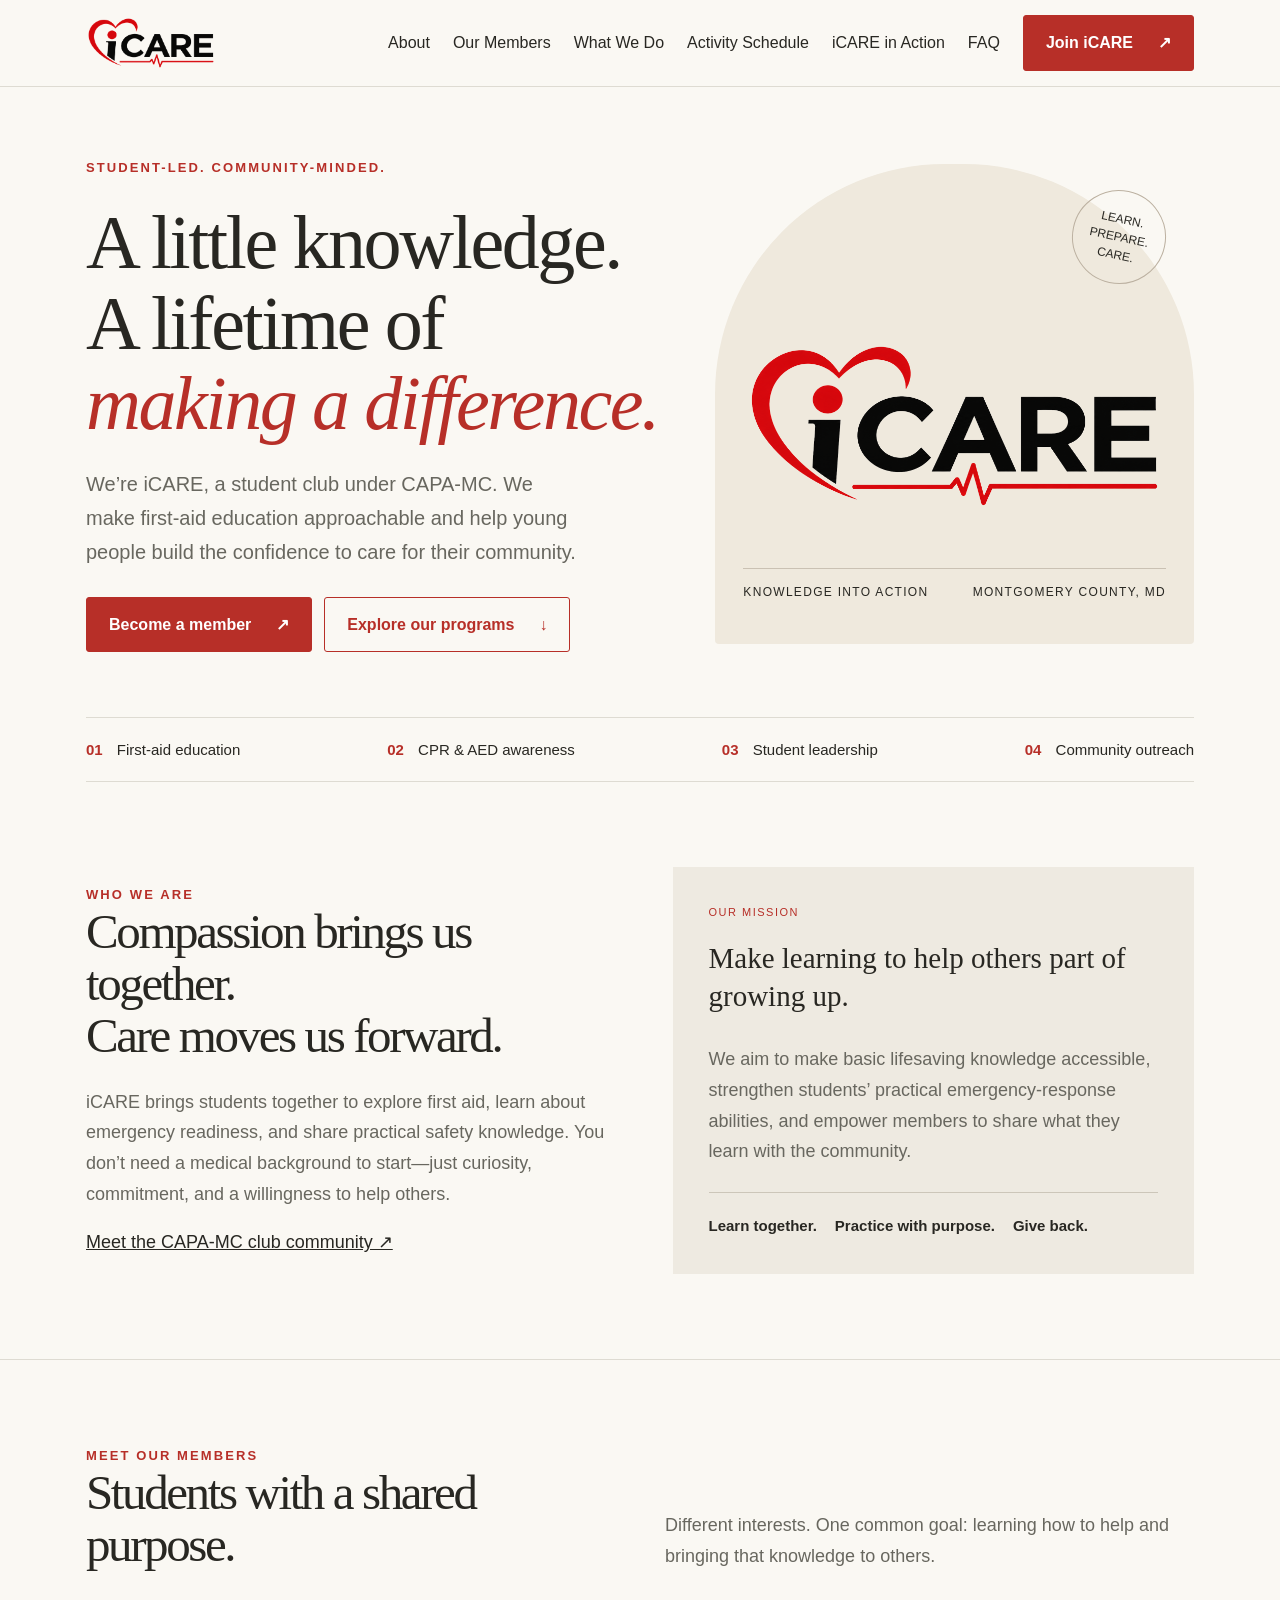
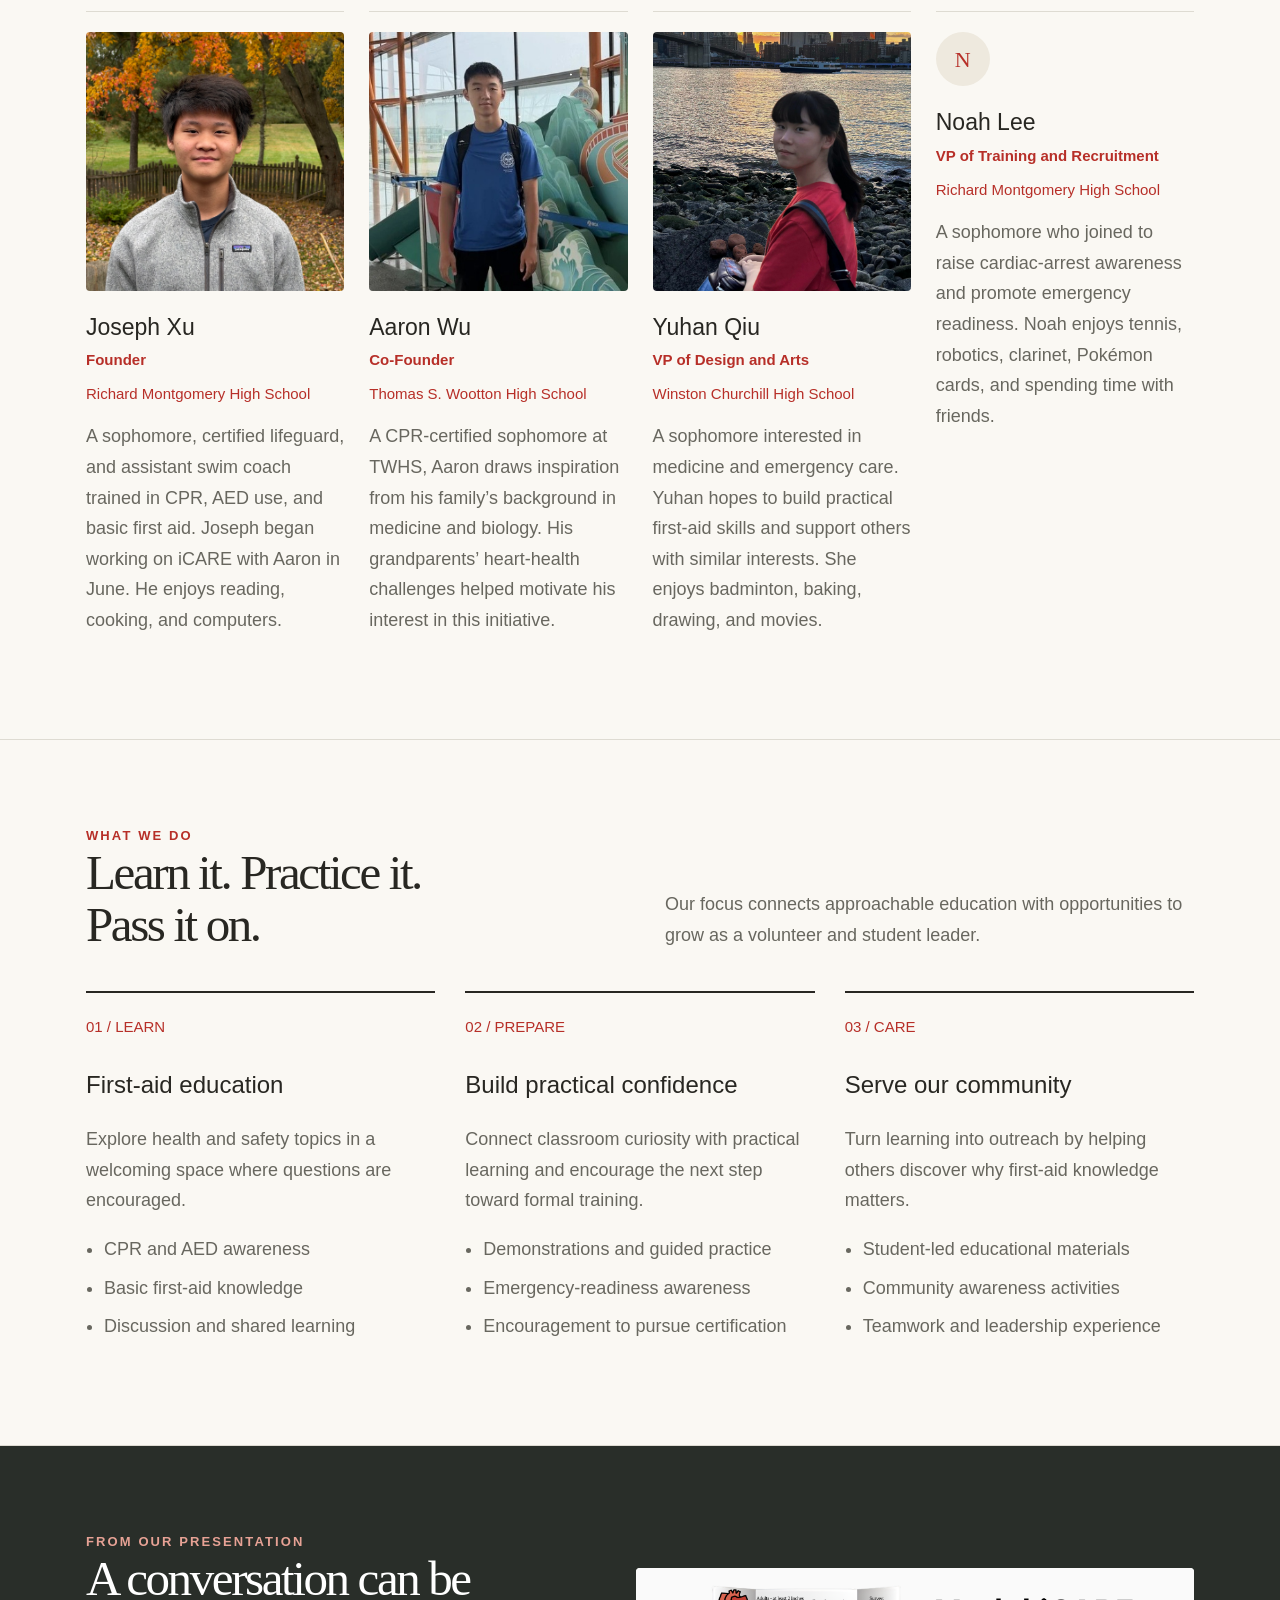
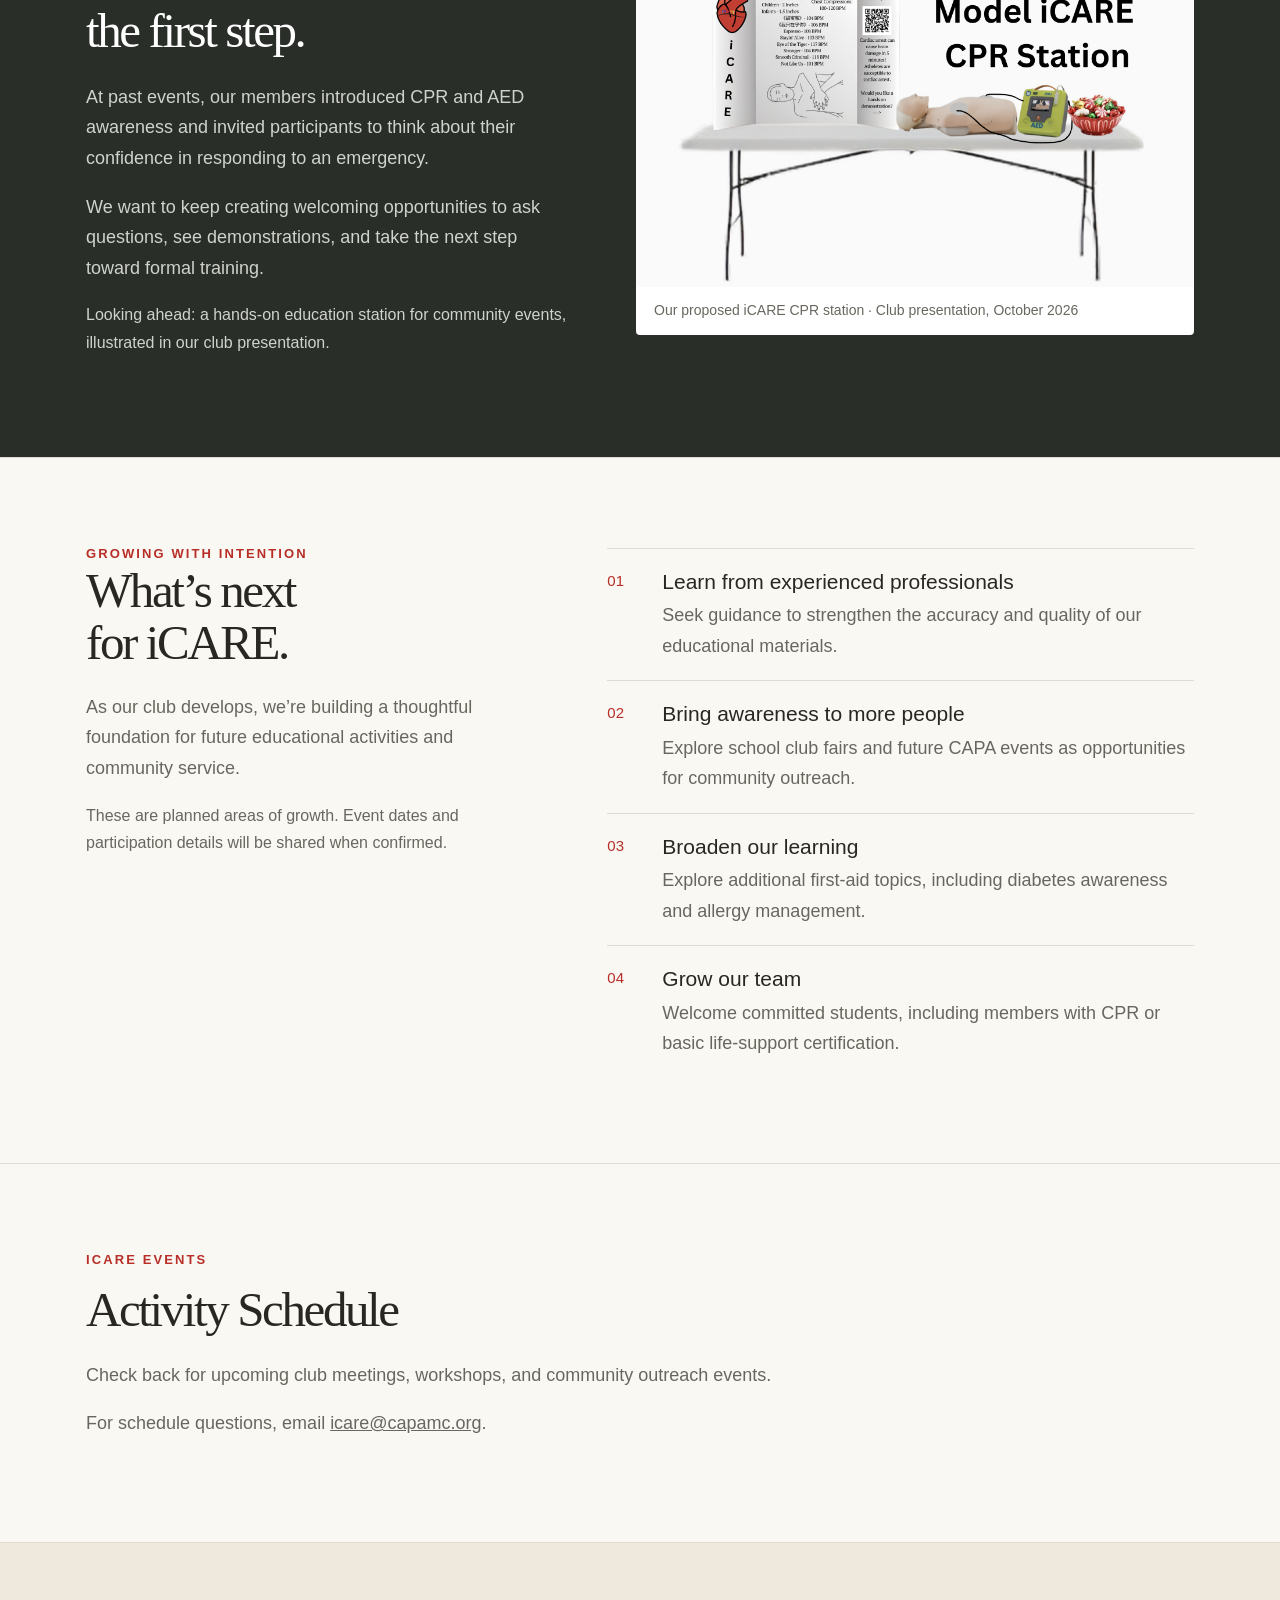
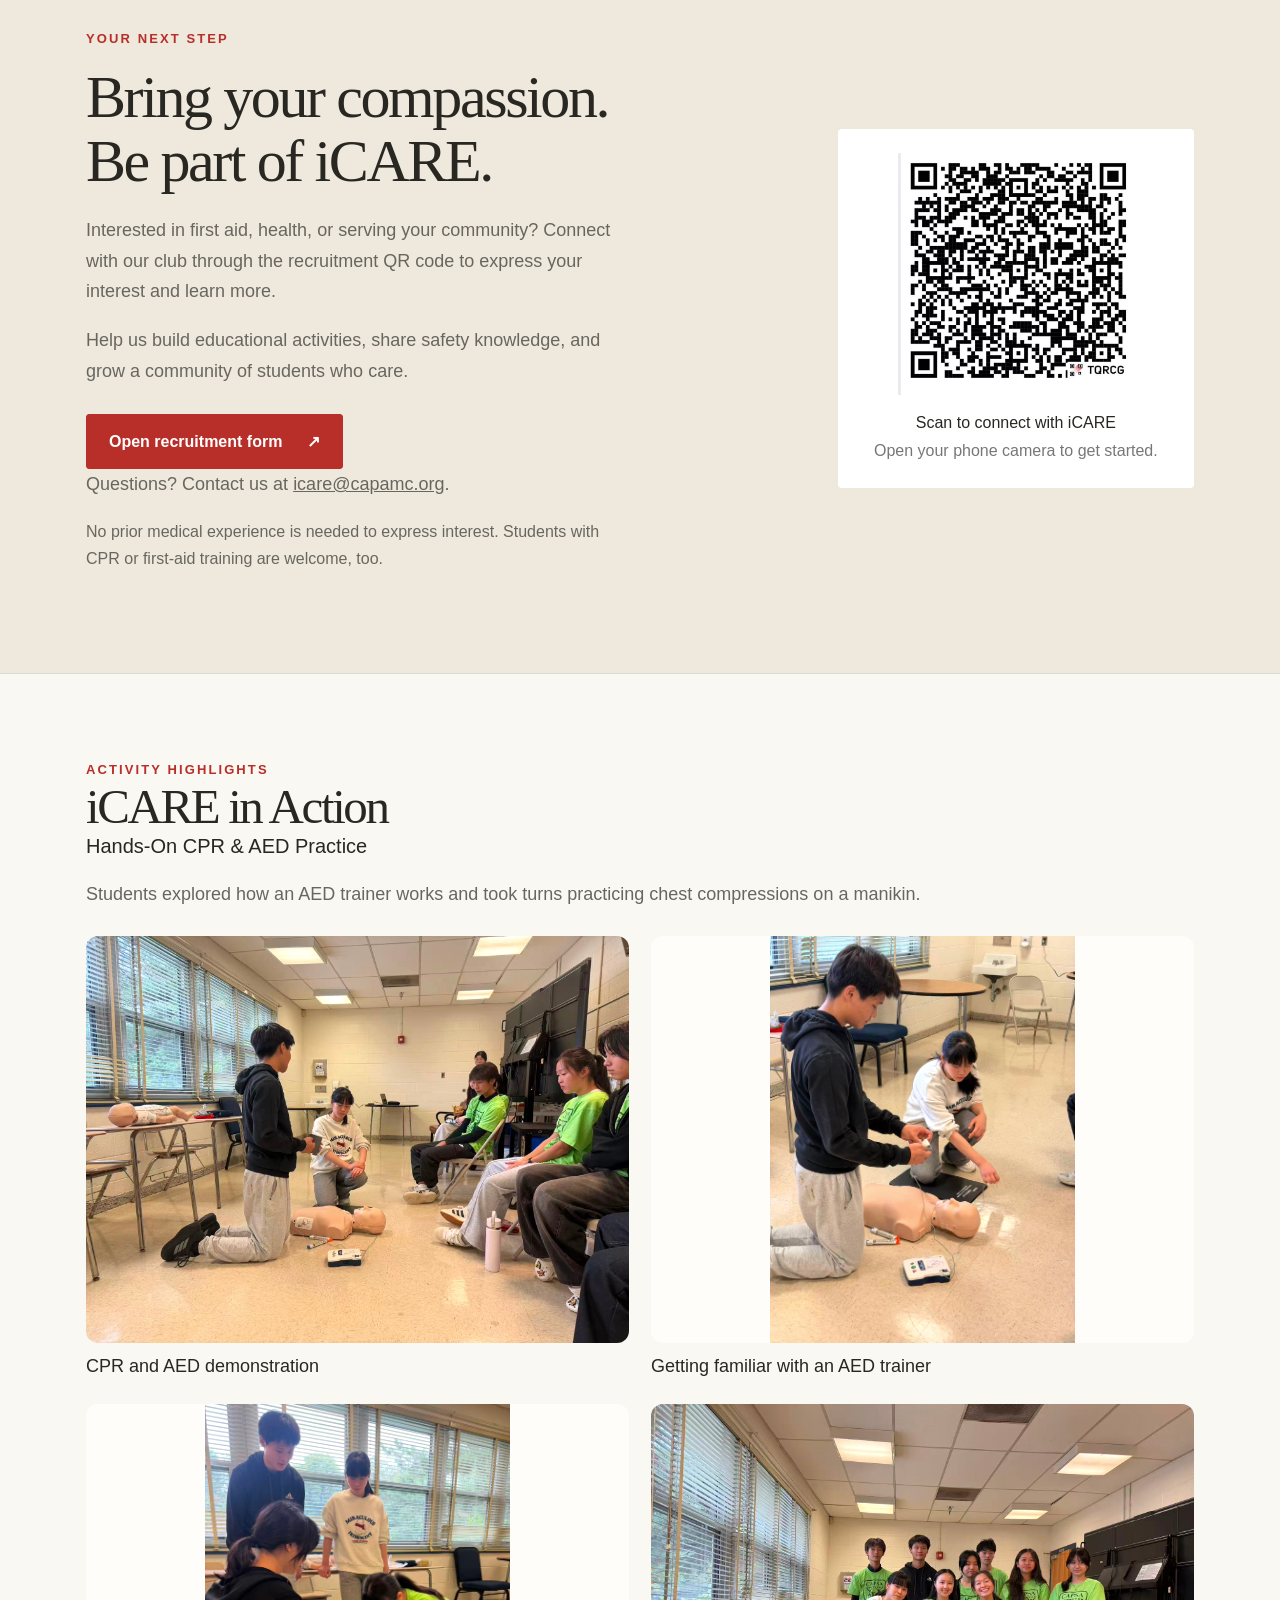
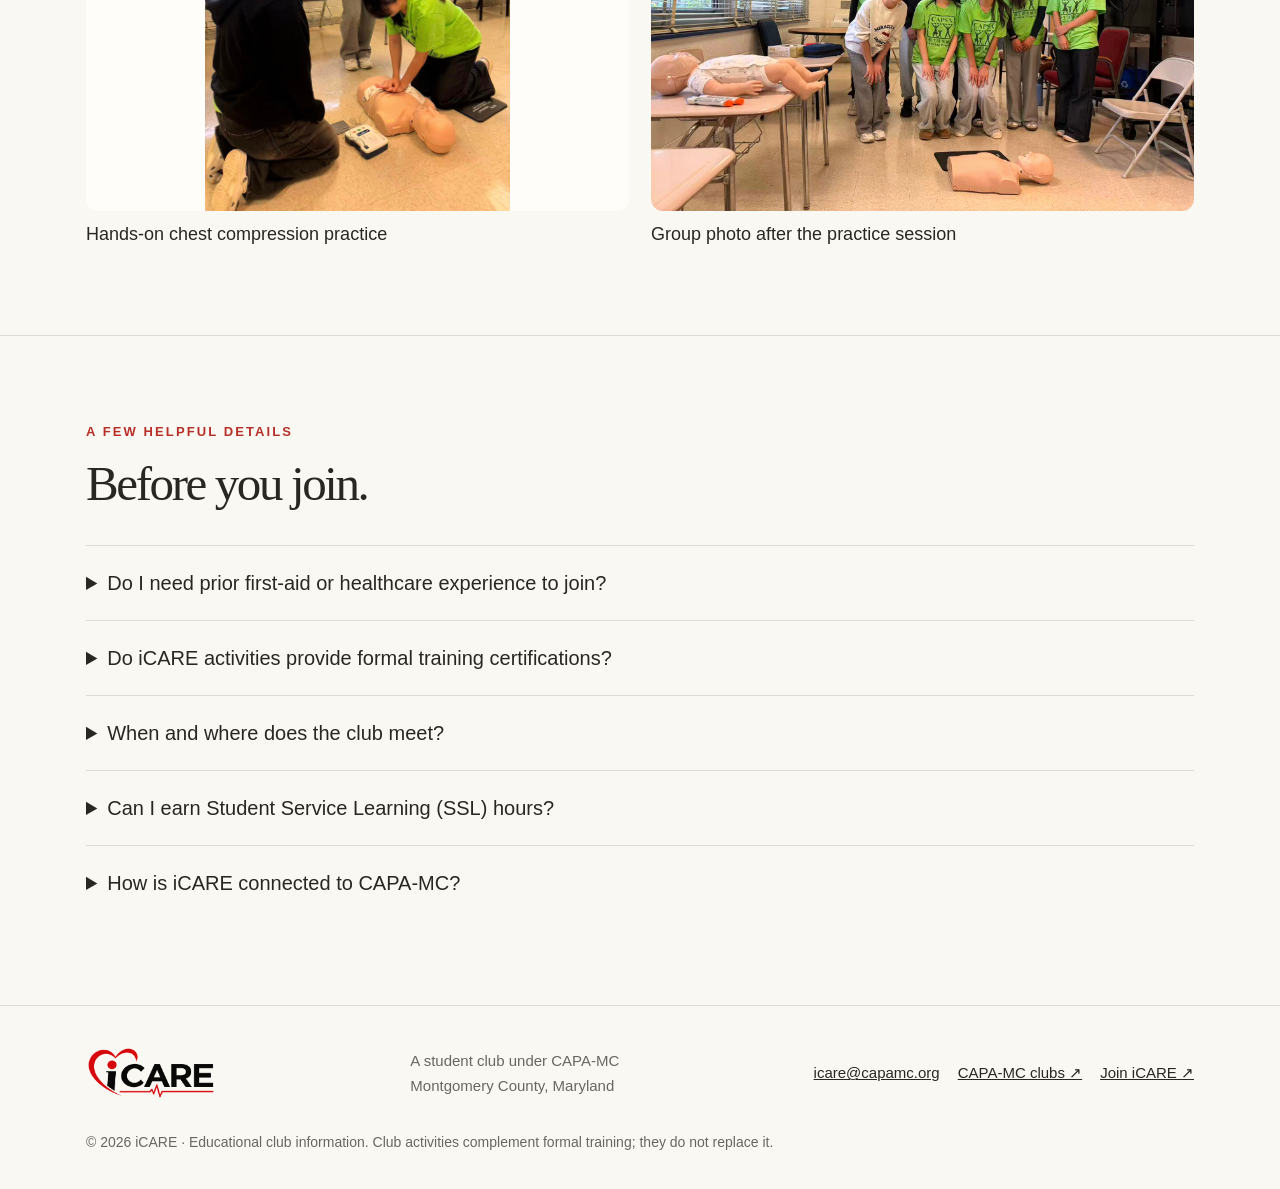
==== icare-website/index.html @ 74ddb6f3 "First version of iCARE Website" ====
<!doctype html>
<html lang="en"><head><meta charset="utf-8"><meta name="viewport" content="width=device-width,initial-scale=1"><meta name="description" content="iCARE is a CAPA-MC student club making first-aid education approachable through CPR and AED awareness, practical learning, and community service."><title>iCARE · A CAPA-MC Student Club</title><link rel="icon" href="assets/icare-logo-10.png"><style>
:root{--red:#b72f28;--ink:#282722;--paper:#faf8f3;--muted:#68675f;--line:#dedbd2}*{box-sizing:border-box}html{scroll-behavior:smooth;scroll-padding-top:95px}body{margin:0;background:var(--paper);color:var(--ink);font-family:Arial,Helvetica,sans-serif;line-height:1.6}a{color:inherit}a:focus-visible,summary:focus-visible,button:focus-visible{outline:3px solid #317b9b;outline-offset:5px}.wrap{max-width:1180px;margin:auto;padding:0 36px}.skip{position:absolute;left:10px;top:-90px}.skip:focus{top:10px;background:white;z-index:10;padding:10px}header{background:var(--paper);position:sticky;top:0;z-index:5;border-bottom:1px solid var(--line)}.nav{height:86px;display:flex;align-items:center;justify-content:space-between;gap:24px}.brand{text-decoration:none;font-size:32px;font-weight:800;letter-spacing:-2px}.brand i{color:var(--red);font-style:normal}.brand small{display:block;font-size:9px;letter-spacing:2px;font-weight:500;line-height:1}.links{display:flex;align-items:center;gap:27px;font-size:13px}.links a{text-decoration:none}.links a:hover{color:var(--red)}.button{display:inline-flex;align-items:center;justify-content:center;gap:25px;background:var(--red);color:#fff!important;padding:13px 22px;text-decoration:none;font-weight:600;font-size:13px;border:1px solid var(--red);border-radius:3px}.button:hover{background:#922620}.outline{background:transparent;color:var(--red)!important}.outline:hover{background:#f5e6e1}.eyebrow{text-transform:uppercase;letter-spacing:2.1px;font-size:11px;font-weight:700;color:var(--red)}.hero{padding:70px 0 65px;display:grid;grid-template-columns:1.2fr 1fr;gap:55px;align-items:center}h1,h2,h3,p{margin-top:0}h1,h2{font-family:Georgia,'Times New Roman',serif;font-weight:400;line-height:1.06;letter-spacing:-2.4px}h1{font-size:76px;margin:23px 0}h1 em{color:var(--red);font-weight:400}p{color:var(--muted)}.intro{font-size:17px;max-width:500px}.actions{display:flex;gap:12px;flex-wrap:wrap;margin-top:28px}.hero-art{background:#efe9dd;border-radius:48% 48% 4px 4px;position:relative;min-height:480px;display:grid;grid-template-columns:minmax(0,1fr);justify-items:center;gap:18px;padding:26px 28px 24px}.hero-art img{height:300px;width:100%;max-width:240px;object-fit:contain;mix-blend-mode:multiply}.art-label{width:100%;border-top:1px solid #cac1b3;padding-top:13px;display:flex;justify-content:space-between;gap:16px;font-size:10px;letter-spacing:1.3px;text-transform:uppercase}.art-label span{flex:1}.art-label span:last-child{text-align:right}.circle-label{justify-self:end;border:1px solid #bcb1a1;border-radius:50%;width:94px;height:94px;display:grid;place-content:center;text-align:center;font-size:10px;line-height:1.5;transform:rotate(12deg)}.ribbon{border-top:1px solid var(--line);border-bottom:1px solid var(--line);display:flex;justify-content:space-between;gap:20px;padding:19px 0;font-size:12px}.ribbon b{color:var(--red);margin-right:10px}section{padding:85px 0;border-bottom:1px solid var(--line)}.section-head{display:grid;grid-template-columns:1fr 1fr;align-items:end;gap:50px;margin-bottom:40px}h2{font-size:49px;margin-bottom:0}h3{font-size:20px;line-height:1.3;font-weight:500}.section-head p{margin-bottom:0;font-size:15px}.programs{display:grid;grid-template-columns:repeat(3,1fr);gap:30px}.program{border-top:2px solid var(--ink);padding-top:21px}.num{font-size:12px;color:var(--red);display:block;margin-bottom:30px}.program p,.program li{font-size:14px;color:var(--muted)}ul{padding-left:18px}.program li{margin-bottom:8px}.about-grid{display:grid;grid-template-columns:1fr 1fr;gap:65px;align-items:center}.about-panel{background:#eeeae1;padding:36px}.about-panel p{font-size:14px}.about-panel .label{font-size:11px;color:var(--red);text-transform:uppercase;letter-spacing:1.5px}.about-panel strong{color:var(--ink)}.principles{display:flex;gap:18px;border-top:1px solid #ccc6b9;margin-top:25px;padding-top:20px;font-size:12px}.story{background:#292e29;color:white}.story p{color:#d0d3cb}.story .eyebrow{color:#e7a295}.story figure{margin:0;background:white;border-radius:4px;overflow:hidden}.story img{width:100%;display:block}.story figcaption{color:var(--muted);font-size:11px;padding:12px 18px}.story .about-grid{grid-template-columns:1fr 1.15fr}.note{font-size:12px!important}.members{display:grid;grid-template-columns:repeat(4,1fr);gap:25px}.member{border-top:1px solid var(--line);padding-top:20px}.initial{height:54px;width:54px;display:grid;place-content:center;background:#eee9de;color:var(--red);font-family:Georgia,serif;font-size:22px;border-radius:50%;margin-bottom:22px}.member h3{margin-bottom:5px}.school{font-size:11px;color:var(--red);margin-bottom:15px}.member p{font-size:13px}.future{display:grid;grid-template-columns:1fr 1.3fr;gap:70px}.roadmap{margin-top:5px}.roadmap div{display:grid;grid-template-columns:45px 1fr;gap:10px;border-top:1px solid var(--line);padding:19px 0}.roadmap span{color:var(--red);font-size:12px}.roadmap h3{font-size:17px;margin-bottom:5px}.roadmap p{font-size:13px;margin-bottom:0}.join{background:#eee8dd}.join-grid{display:grid;grid-template-columns:1.3fr .7fr;gap:90px;align-items:center}.join h2{font-size:60px;margin:16px 0 22px}.join p{max-width:530px}.qr{background:#fff;padding:24px;text-align:center;border-radius:4px}.qr img{width:100%;max-width:235px;display:block;margin:auto}.qr p{font-size:12px;color:var(--ink);margin:14px 0 0}.join-note{margin-top:18px;font-size:12px}details{border-top:1px solid var(--line);padding:20px 0}summary{font-size:16px;cursor:pointer}details p{font-size:14px;max-width:850px;margin:15px 0 0}footer{padding:35px 0}.footer-grid{display:flex;justify-content:space-between;align-items:center;gap:25px}footer p,footer a{font-size:11px}footer p{margin:0}.footer-links{display:flex;gap:25px}.mobile-menu{display:none}.bottom-note{margin-top:25px;font-size:10px;color:var(--muted)}@media(max-width:800px){.wrap{padding:0 22px}.nav{height:75px}.links{gap:13px}.links a:not(.button){display:none}.hero{grid-template-columns:1fr;padding:45px 0;gap:35px}h1{font-size:60px}.hero-art{min-height:380px}.hero-art img{height:300px}.ribbon{font-size:10px;flex-wrap:wrap}.section-head,.about-grid,.story .about-grid,.future,.join-grid{grid-template-columns:1fr;gap:30px}.programs{grid-template-columns:1fr;gap:30px}.program .num{margin-bottom:15px}section{padding:55px 0}h2{font-size:41px}.members{grid-template-columns:1fr 1fr}.join h2{font-size:48px}.qr{max-width:330px;width:100%;justify-self:center}.footer-grid{align-items:start;flex-direction:column}.section-head{margin-bottom:30px}}@media(prefers-reduced-motion:reduce){html{scroll-behavior:auto}}
.member-portrait{display:block;width:100%;height:auto;aspect-ratio:1;object-fit:cover;object-position:center bottom;border-radius:4px;margin-bottom:22px}.brand-logo{display:block;width:85px;height:70px;object-fit:contain}.hero-art img{max-width:300px}.member-role{font-size:12px;font-weight:700;color:var(--red);margin:3px 0 8px}.brand-logo{width:130px;height:65px;border-radius:3px}.hero-art img{max-width:100%;height:auto;aspect-ratio:2;object-fit:contain;mix-blend-mode:normal;border-radius:4px}.footer-links{flex-wrap:wrap}@media(max-width:800px){.brand-logo{width:110px;height:55px}.hero-art img{height:auto}}/* Larger, more readable content */
body{font-size:18px;line-height:1.7}.intro{font-size:20px}.links{font-size:16px;gap:23px}.button{font-size:16px}.eyebrow{font-size:13px}.ribbon{font-size:15px}.section-head p{font-size:18px}.program p,.program li,.about-panel p,.member p,.roadmap p,details p{font-size:18px}.school,.member-role{font-size:15px}.member h3{font-size:23px}.program h3{font-size:24px}.roadmap h3{font-size:21px}summary{font-size:20px}.note,.join-note{font-size:16px!important}.principles{font-size:15px;flex-wrap:wrap}.qr p{font-size:16px}.story figcaption{font-size:14px}.num,.roadmap span{font-size:15px}footer p,footer a{font-size:15px}.bottom-note{font-size:14px}.art-label{font-size:12px}.circle-label{font-size:12px}.footer-links{gap:18px}
@media(min-width:801px) and (max-width:1050px){.members{grid-template-columns:1fr 1fr}.links{gap:14px;font-size:15px}.wrap{padding-left:26px;padding-right:26px}}
@media(max-width:800px){.ribbon{font-size:14px}.members{gap:24px}.member p{font-size:17px}.school,.member-role{font-size:14px}.nav .button{font-size:15px;padding:11px 15px}}
@media(max-width:480px){.members{grid-template-columns:1fr}.member-portrait{max-width:320px}.section-head,.about-grid,.future,.join-grid{gap:26px}.links{gap:10px}.member p{font-size:18px}}

.links .schedule-link{white-space:nowrap}
@media(min-width:801px) and (max-width:1050px){.links{gap:11px}}
@media(max-width:800px){.links a.schedule-link{display:inline;font-size:13px;white-space:normal;text-align:center}}

.action-gallery{display:grid;grid-template-columns:repeat(2,minmax(0,1fr));gap:22px;margin-top:26px}
.action-gallery figure{margin:0;min-width:0}
.action-gallery a{display:block}
.action-gallery img{display:block;width:100%;aspect-ratio:4/3;object-fit:cover;object-position:center 60%;border-radius:12px;filter:brightness(1.06) saturate(.95)}
.action-gallery figure:nth-child(2) img,.action-gallery figure:nth-child(3) img{object-fit:contain;background:#f2efeb}
.action-gallery figcaption{padding-top:8px}
@media(max-width:600px){.action-gallery{grid-template-columns:1fr}}
</style></head><body><a class="skip" href="#main">Skip to content</a><header><div class="wrap nav"><a class="brand" href="#" aria-label="iCARE home"><img class="brand-logo" src="assets/icare-logo-10.png" alt="iCARE"></a><nav class="links" aria-label="Main navigation"><a href="#about">About</a><a href="#team">Our Members</a><a href="#programs">What We Do</a><a class="schedule-link" href="#schedule">Activity Schedule</a><a href="#in-action">iCARE in Action</a><a href="#faq">FAQ</a><a class="button" href="#join">Join iCARE <span>↗</span></a></nav></div></header><main id="main"><div class="wrap"><div class="hero"><div><div class="eyebrow">Student-led. Community-minded.</div><h1>A little knowledge.<br>A lifetime of<br><em>making a difference.</em></h1><p class="intro">We’re iCARE, a student club under CAPA-MC. We make first-aid education approachable and help young people build the confidence to care for their community.</p><div class="actions"><a class="button" href="#join">Become a member <span>↗</span></a><a class="button outline" href="#programs">Explore our programs <span>↓</span></a></div></div><div class="hero-art"><span class="circle-label">LEARN.<br>PREPARE.<br>CARE.</span><img src="assets/icare-logo-10.png" alt="iCARE official club logo"><div class="art-label"><span>Knowledge into action</span><span>Montgomery County, MD</span></div></div></div><div class="ribbon"><span><b>01</b> First-aid education</span><span><b>02</b> CPR & AED awareness</span><span><b>03</b> Student leadership</span><span><b>04</b> Community outreach</span></div></div>
<section id="about"><div class="wrap about-grid"><div><div class="eyebrow">Who we are</div><h2>Compassion brings us together.<br>Care moves us forward.</h2><p style="margin-top:25px">iCARE brings students together to explore first aid, learn about emergency readiness, and share practical safety knowledge. You don’t need a medical background to start—just curiosity, commitment, and a willingness to help others.</p><a href="https://capamc.org/en/clubs/" target="_blank" rel="noopener">Meet the CAPA-MC club community ↗</a></div><aside class="about-panel"><div class="label">Our mission</div><h3 style="font-family:Georgia,serif;font-size:29px;margin-top:18px">Make learning to help others part of growing up.</h3><p>We aim to make basic lifesaving knowledge accessible, strengthen students’ practical emergency-response abilities, and empower members to share what they learn with the community.</p><div class="principles"><strong>Learn together.</strong><strong>Practice with purpose.</strong><strong>Give back.</strong></div></aside></div></section>
<section id="team"><div class="wrap"><div class="section-head"><div><div class="eyebrow">Meet our members</div><h2>Students with a shared purpose.</h2></div><p>Different interests. One common goal: learning how to help and bringing that knowledge to others.</p></div><div class="members"><article class="member"><img class="member-portrait" src="assets/joseph-xu-original.jpeg" alt="Joseph Xu, Founder of iCARE" loading="lazy" width="1152" height="1536" style="object-position:center 40%"><h3>Joseph Xu</h3><div class="member-role">Founder</div><div class="school">Richard Montgomery High School</div><p>A sophomore, certified lifeguard, and assistant swim coach trained in CPR, AED use, and basic first aid. Joseph began working on iCARE with Aaron in June. He enjoys reading, cooking, and computers.</p></article><article class="member"><img class="member-portrait" src="assets/aaron-wu.jpg" alt="Aaron Wu" loading="lazy" width="374" height="599" style="object-position:center top"><h3>Aaron Wu</h3><div class="member-role">Co-Founder</div><div class="school">Thomas S. Wootton High School</div><p>A CPR-certified sophomore at TWHS, Aaron draws inspiration from his family’s background in medicine and biology. His grandparents’ heart-health challenges helped motivate his interest in this initiative.</p></article><article class="member"><img class="member-portrait" src="assets/yuhan-qiu.jpg" alt="Yuhan Qiu" loading="lazy" width="1543" height="2047"><h3>Yuhan Qiu</h3><div class="member-role">VP of Design and Arts</div><div class="school">Winston Churchill High School</div><p>A sophomore interested in medicine and emergency care. Yuhan hopes to build practical first-aid skills and support others with similar interests. She enjoys badminton, baking, drawing, and movies.</p></article><article class="member"><div class="initial">N</div><h3>Noah Lee</h3><div class="member-role">VP of Training and Recruitment</div><div class="school">Richard Montgomery High School</div><p>A sophomore who joined to raise cardiac-arrest awareness and promote emergency readiness. Noah enjoys tennis, robotics, clarinet, Pokémon cards, and spending time with friends.</p></article></div></div></section>
<section id="programs"><div class="wrap"><div class="section-head"><div><div class="eyebrow">What we do</div><h2>Learn it. Practice it.<br>Pass it on.</h2></div><p>Our focus connects approachable education with opportunities to grow as a volunteer and student leader.</p></div><div class="programs"><article class="program"><span class="num">01 / LEARN</span><h3>First-aid education</h3><p>Explore health and safety topics in a welcoming space where questions are encouraged.</p><ul><li>CPR and AED awareness</li><li>Basic first-aid knowledge</li><li>Discussion and shared learning</li></ul></article><article class="program"><span class="num">02 / PREPARE</span><h3>Build practical confidence</h3><p>Connect classroom curiosity with practical learning and encourage the next step toward formal training.</p><ul><li>Demonstrations and guided practice</li><li>Emergency-readiness awareness</li><li>Encouragement to pursue certification</li></ul></article><article class="program"><span class="num">03 / CARE</span><h3>Serve our community</h3><p>Turn learning into outreach by helping others discover why first-aid knowledge matters.</p><ul><li>Student-led educational materials</li><li>Community awareness activities</li><li>Teamwork and leadership experience</li></ul></article></div></div></section>
<section class="story" id="outreach"><div class="wrap about-grid"><div><div class="eyebrow">From our presentation</div><h2>A conversation can be<br>the first step.</h2><p style="margin-top:25px">At past events, our members introduced CPR and AED awareness and invited participants to think about their confidence in responding to an emergency.</p><p>We want to keep creating welcoming opportunities to ask questions, see demonstrations, and take the next step toward formal training.</p><p class="note">Looking ahead: a hands-on education station for community events, illustrated in our club presentation.</p></div><figure><img src="assets/slide-8-5.png" alt="Concept from iCARE's presentation showing an educational display, CPR manikin, and AED trainer" loading="lazy"><figcaption>Our proposed iCARE CPR station · Club presentation, October 2026</figcaption></figure></div></section>

<section><div class="wrap future"><div><div class="eyebrow">Growing with intention</div><h2>What’s next<br>for iCARE.</h2><p style="margin-top:23px">As our club develops, we’re building a thoughtful foundation for future educational activities and community service.</p><p class="note">These are planned areas of growth. Event dates and participation details will be shared when confirmed.</p></div><div class="roadmap"><div><span>01</span><article><h3>Learn from experienced professionals</h3><p>Seek guidance to strengthen the accuracy and quality of our educational materials.</p></article></div><div><span>02</span><article><h3>Bring awareness to more people</h3><p>Explore school club fairs and future CAPA events as opportunities for community outreach.</p></article></div><div><span>03</span><article><h3>Broaden our learning</h3><p>Explore additional first-aid topics, including diabetes awareness and allergy management.</p></article></div><div><span>04</span><article><h3>Grow our team</h3><p>Welcome committed students, including members with CPR or basic life-support certification.</p></article></div></div></div></section>
<section id="schedule" aria-labelledby="schedule-title">
  <div class="wrap">
    <p class="eyebrow">iCARE Events</p>
    <h2 id="schedule-title">Activity Schedule</h2>
    <p style="margin-top:24px">Check back for upcoming club meetings, workshops, and community outreach events.</p>
    <p>For schedule questions, email <a href="mailto:icare@capamc.org">icare@capamc.org</a>.</p>
  </div>
</section>
<section class="join" id="join"><div class="wrap join-grid"><div><div class="eyebrow">Your next step</div><h2>Bring your compassion.<br>Be part of iCARE.</h2><p>Interested in first aid, health, or serving your community? Connect with our club through the recruitment QR code to express your interest and learn more.</p><p>Help us build educational activities, share safety knowledge, and grow a community of students who care.</p><div class="actions"><a class="button" href="https://docs.google.com/forms/d/e/1FAIpQLSfQwAhi7Ctj1-RD731d5qPNTs3KCms3omaVUvPg66Ff_XyymA/viewform?usp=publish-editor" target="_blank" rel="noopener">Open recruitment form <span>↗</span></a></div><p>Questions? Contact us at <a href="mailto:icare@capamc.org">icare@capamc.org</a>.</p><p class="join-note">No prior medical experience is needed to express interest. Students with CPR or first-aid training are welcome, too.</p></div><div class="qr"><img src="assets/join-qr.jpg" alt="Scan the original iCARE recruitment QR code to connect with the club" loading="lazy"><p>Scan to connect with iCARE<br><span style="color:#777">Open your phone camera to get started.</span></p></div></div></section>
<section id="in-action" aria-labelledby="in-action-title"><div class="wrap">
<div class="eyebrow">Activity Highlights</div>
<h2 id="in-action-title">iCARE in Action</h2>
<h3>Hands-On CPR &amp; AED Practice</h3>
<p>Students explored how an AED trainer works and took turns practicing chest compressions on a manikin.</p>
<div class="action-gallery"><figure><a href="assets/icare-in-action-1.jpg" aria-label="View full photo: CPR and AED demonstration"><img loading="lazy" decoding="async" src="assets/icare-in-action-1.jpg" alt="Students watch a CPR and AED demonstration"></a><figcaption>CPR and AED demonstration</figcaption></figure><figure><a href="assets/icare-in-action-2.jpg" aria-label="View full photo: Getting familiar with an AED trainer"><img loading="lazy" decoding="async" src="assets/icare-in-action-2.jpg" alt="Two students prepare an AED trainer beside a practice manikin"></a><figcaption>Getting familiar with an AED trainer</figcaption></figure><figure><a href="assets/icare-in-action-3.jpg" aria-label="View full photo: Hands-on chest compression practice"><img loading="lazy" decoding="async" src="assets/icare-in-action-3.jpg" alt="A student practices chest compressions on a manikin while peers observe"></a><figcaption>Hands-on chest compression practice</figcaption></figure><figure><a href="assets/icare-in-action-4.jpg" aria-label="View full photo: Group photo after the practice session"><img loading="lazy" decoding="async" src="assets/icare-in-action-4.jpg" alt="Students pose together with CPR practice equipment"></a><figcaption>Group photo after the practice session</figcaption></figure></div></div></section>
<section id="faq"><div class="wrap"><div class="eyebrow">A few helpful details</div><h2 style="margin:15px 0 35px">Before you join.</h2><details><summary>Do I need prior first-aid or healthcare experience to join?</summary><p>No prior medical background is needed to express interest. iCARE encourages learning and formal certification, and welcomes students who already have relevant training.</p></details><details><summary>Do iCARE activities provide formal training certifications?</summary><p>Educational outreach and awareness activities do not by themselves provide certification. Any formal certification opportunity will be identified separately with its instructor, requirements, and registration details.</p></details><details><summary>When and where does the club meet?</summary><p>Meeting dates, locations, and event details have not yet been posted here. Use the recruitment link or QR code to connect with the club for updates.</p></details><details><summary>Can I earn Student Service Learning (SSL) hours?</summary><p>Eligibility and documentation depend on the specific activity. Please confirm approval and requirements with the club organizer before volunteering.</p></details><details><summary>How is iCARE connected to CAPA-MC?</summary><p>iCARE is a student club under the Chinese American Parent Association of Montgomery County (CAPA-MC), sharing its commitment to students and community involvement.</p></details></div></section></main><footer><div class="wrap"><div class="footer-grid"><a class="brand" href="#" aria-label="iCARE home"><img class="brand-logo" src="assets/icare-logo-10.png" alt="iCARE"></a><p>A student club under CAPA-MC<br>Montgomery County, Maryland</p><div class="footer-links"><a href="mailto:icare@capamc.org">icare@capamc.org</a><a href="https://capamc.org/en/clubs/" target="_blank" rel="noopener">CAPA-MC clubs ↗</a><a href="#join">Join iCARE ↗</a></div></div><div class="bottom-note">© 2026 iCARE · Educational club information. Club activities complement formal training; they do not replace it.</div></div></footer></body></html>
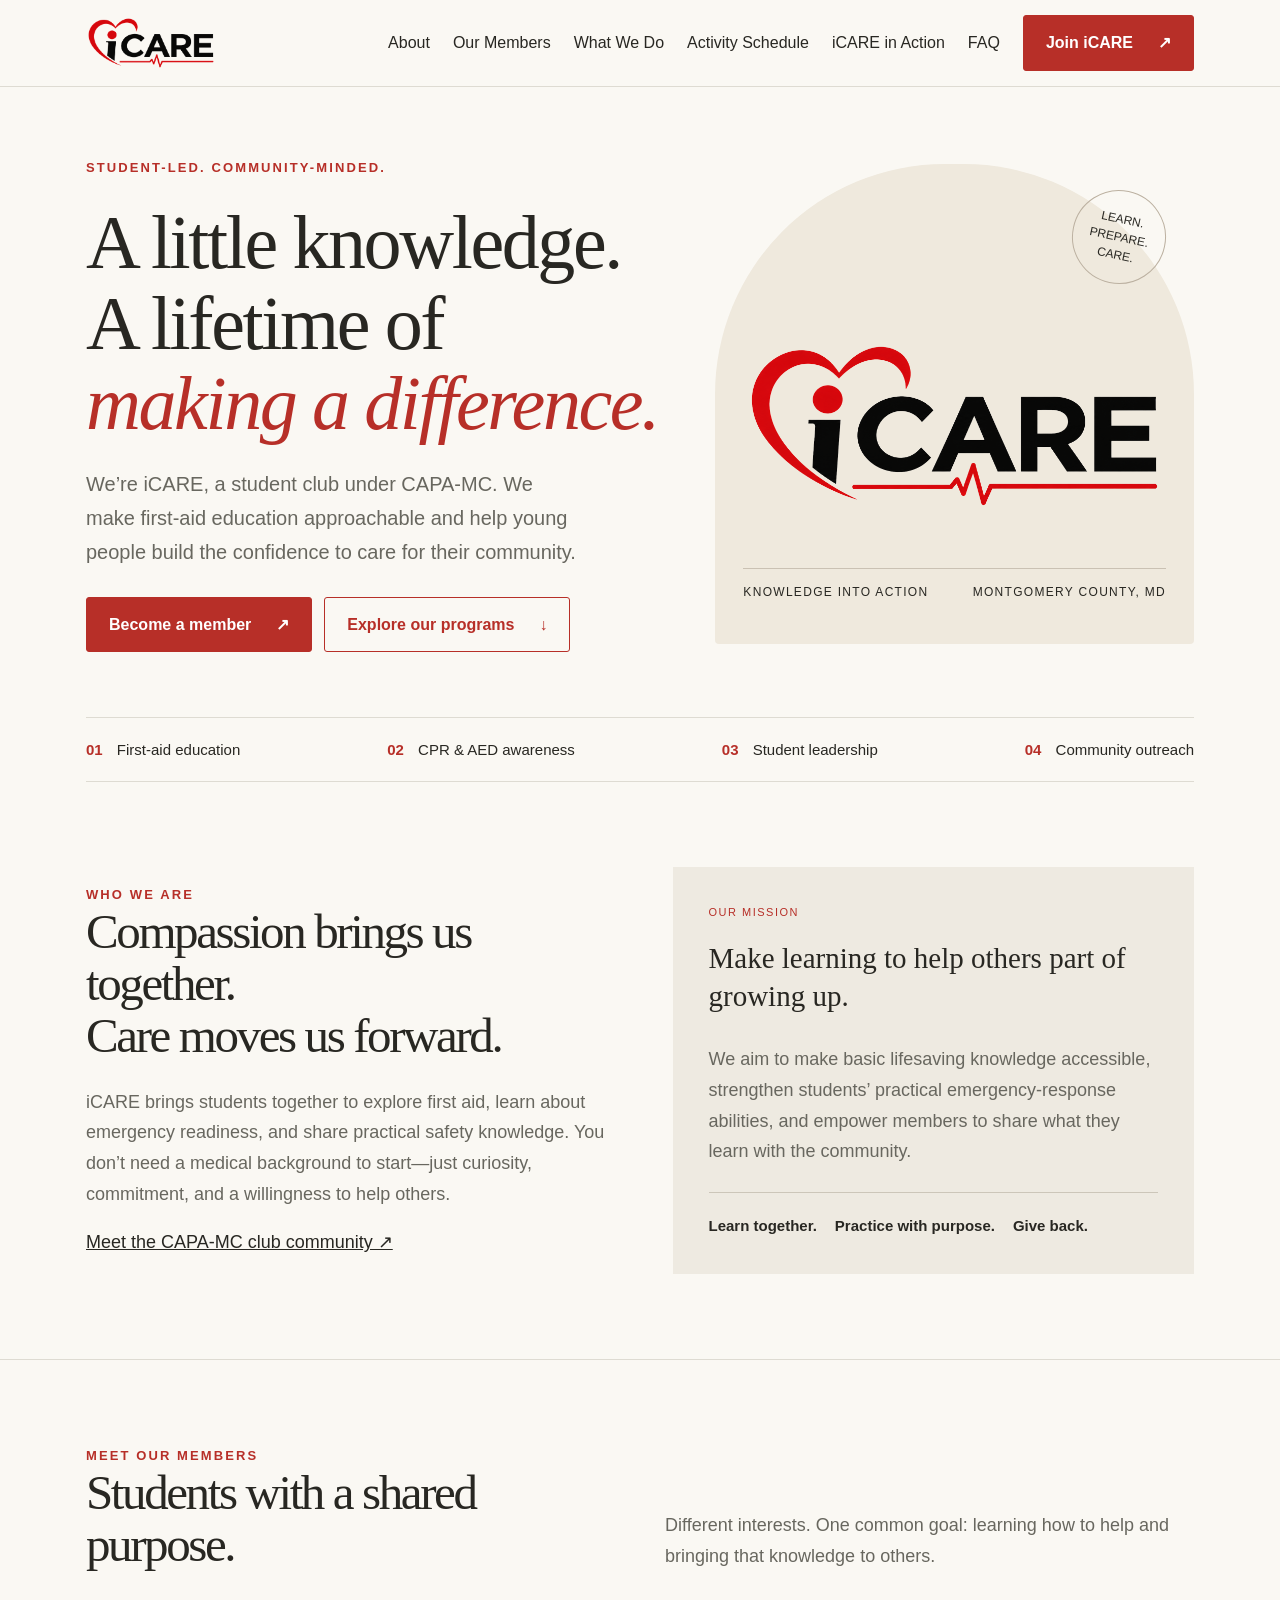
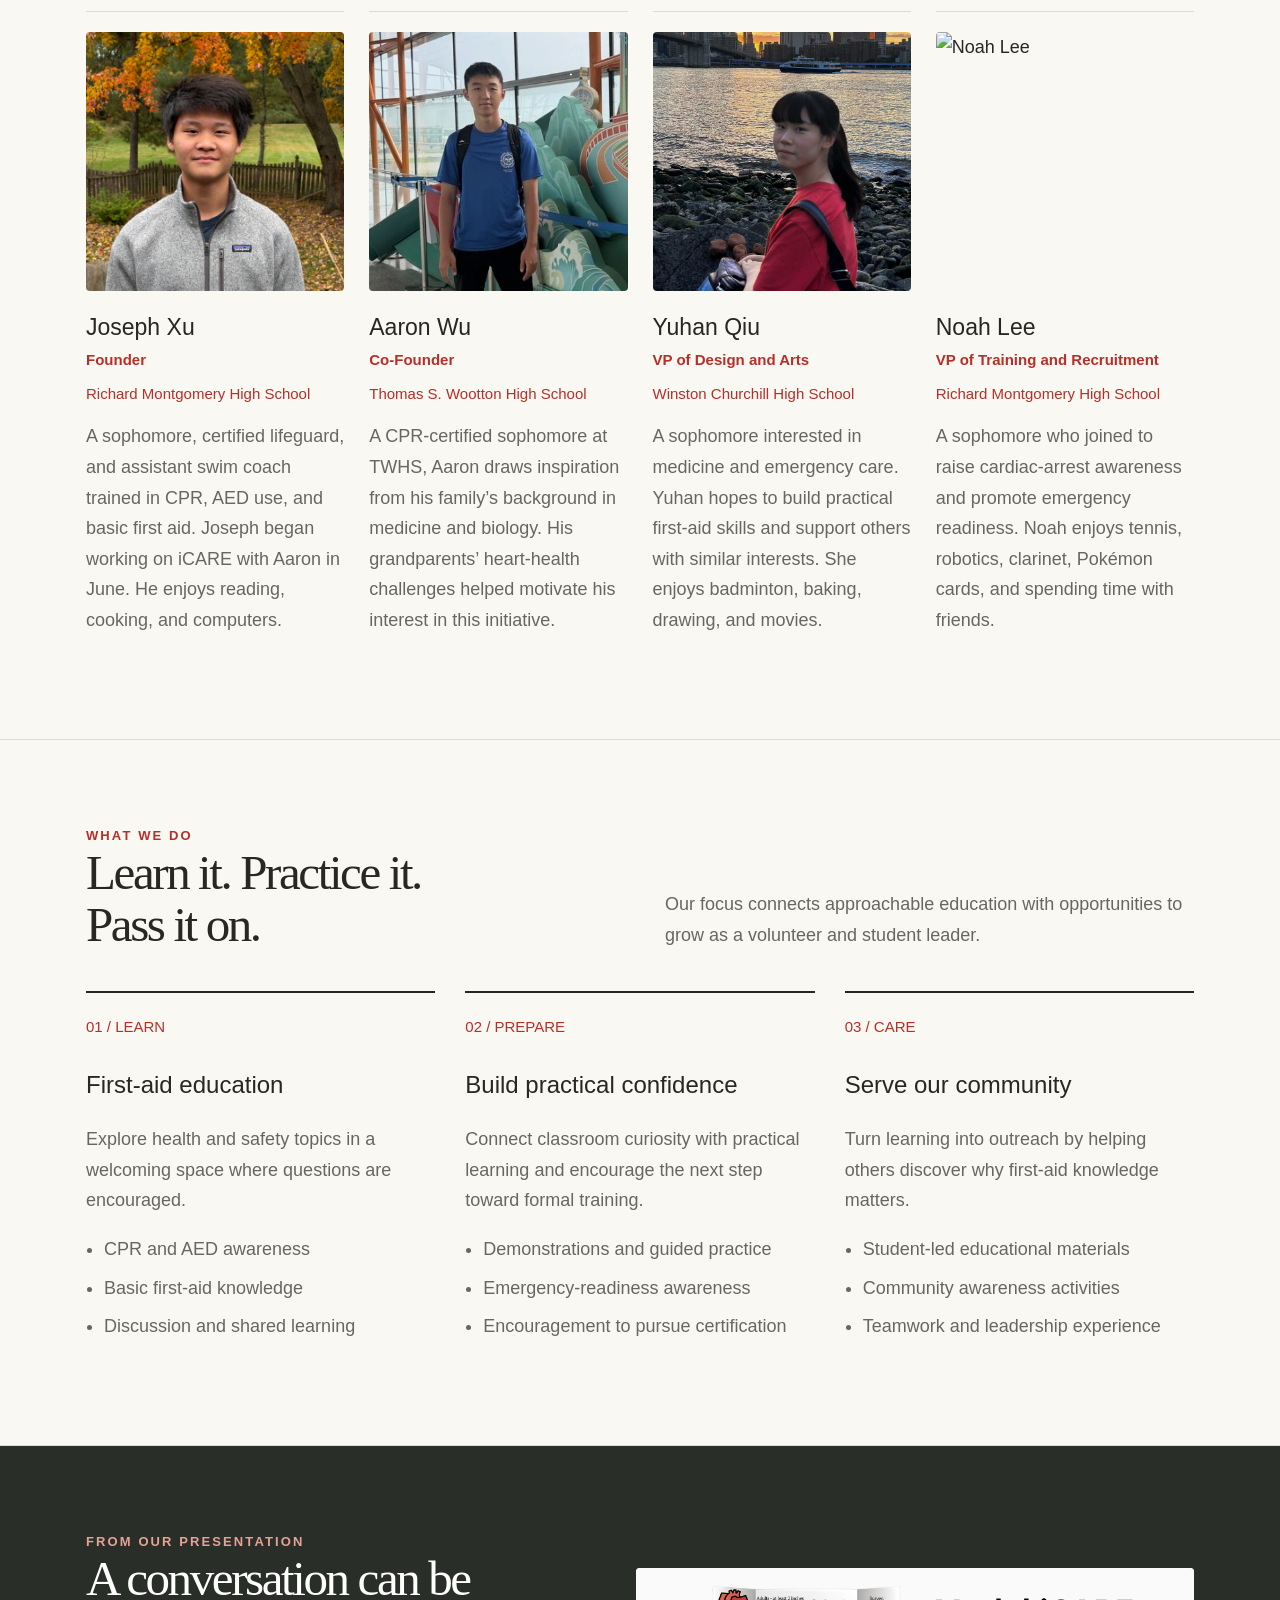
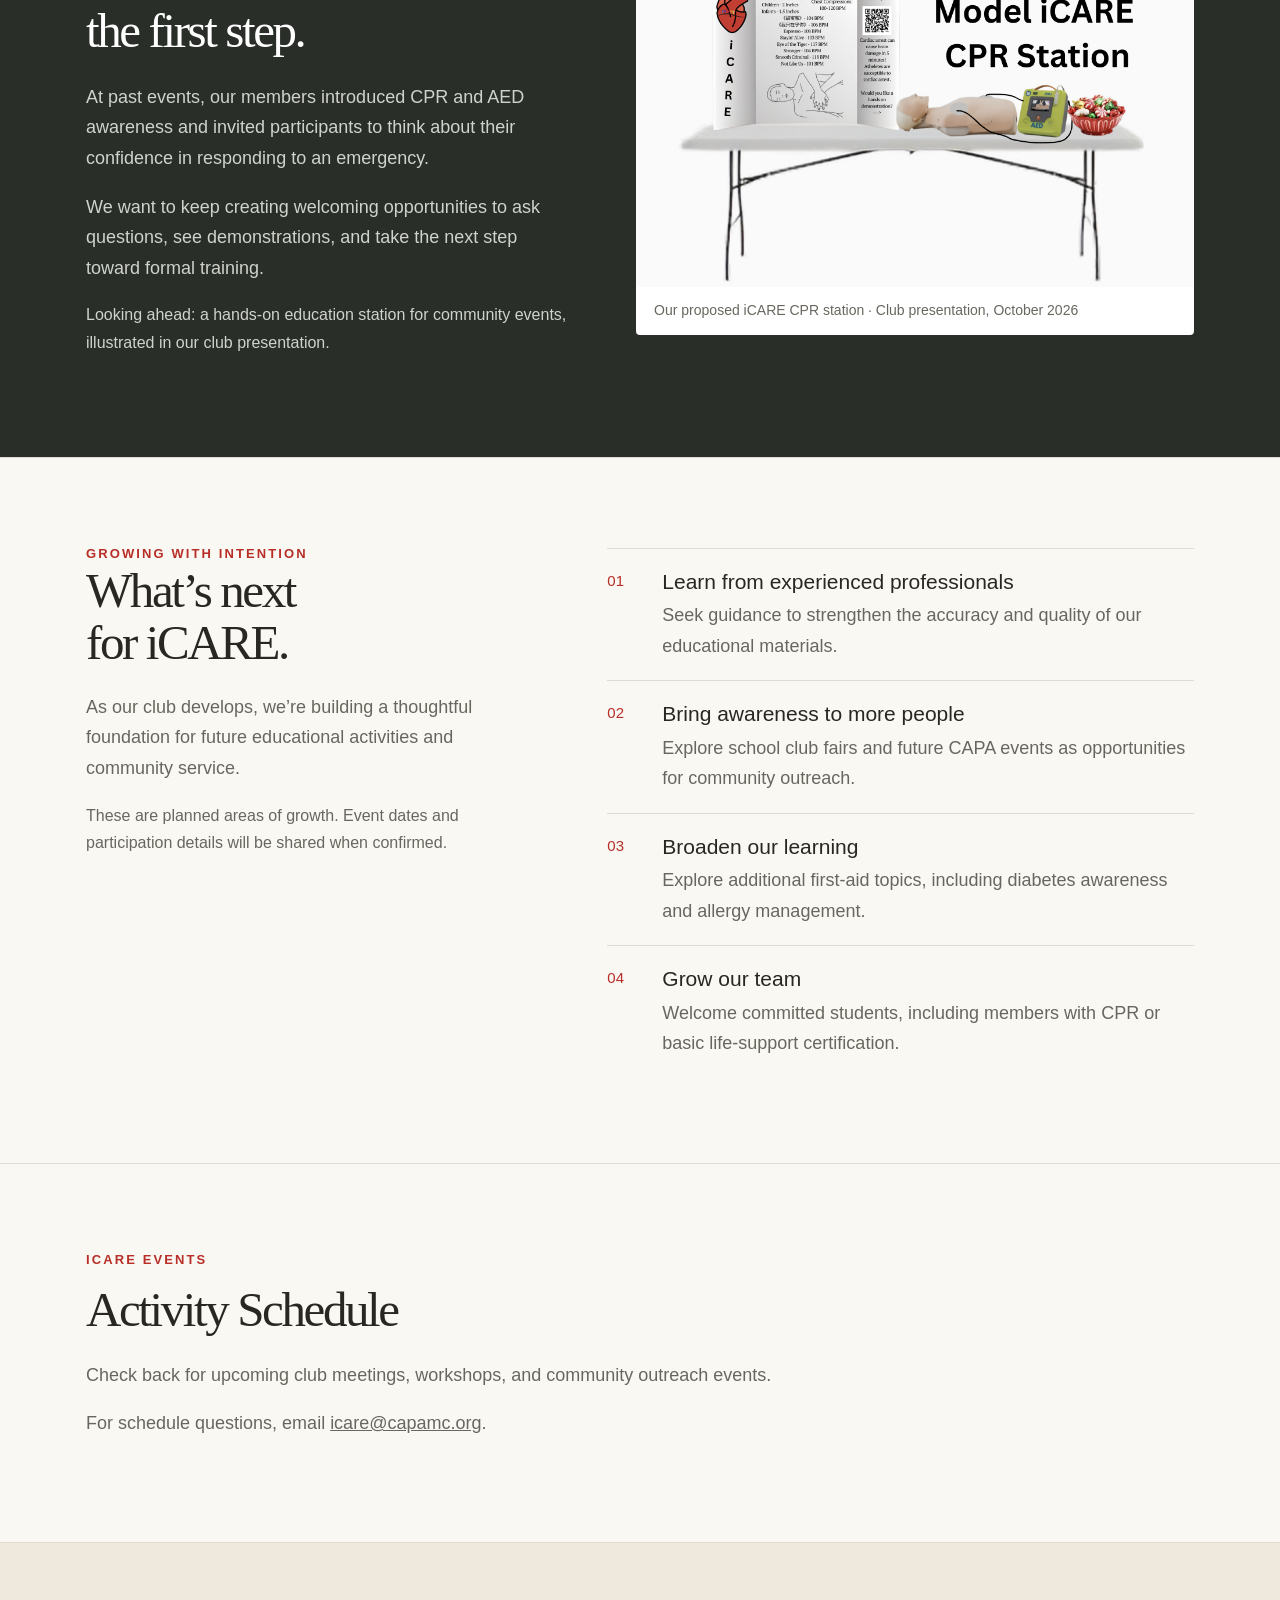
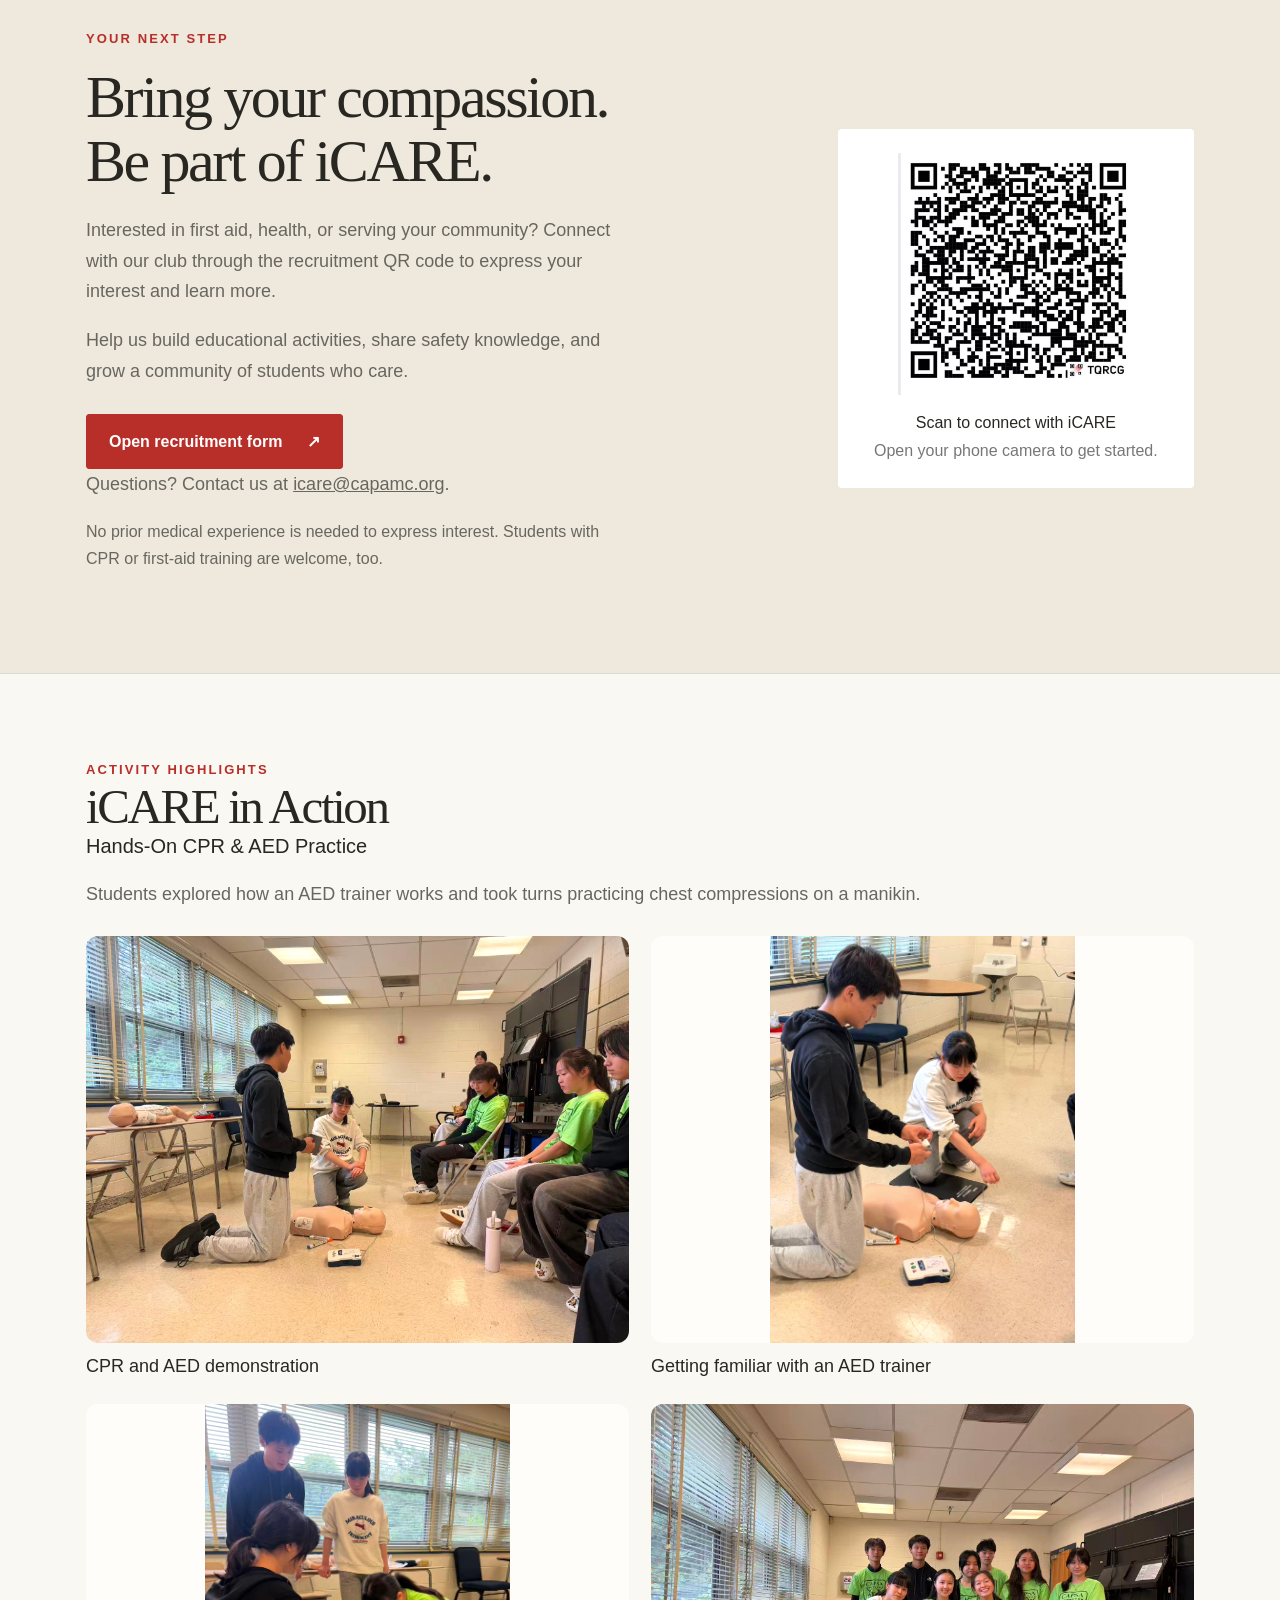
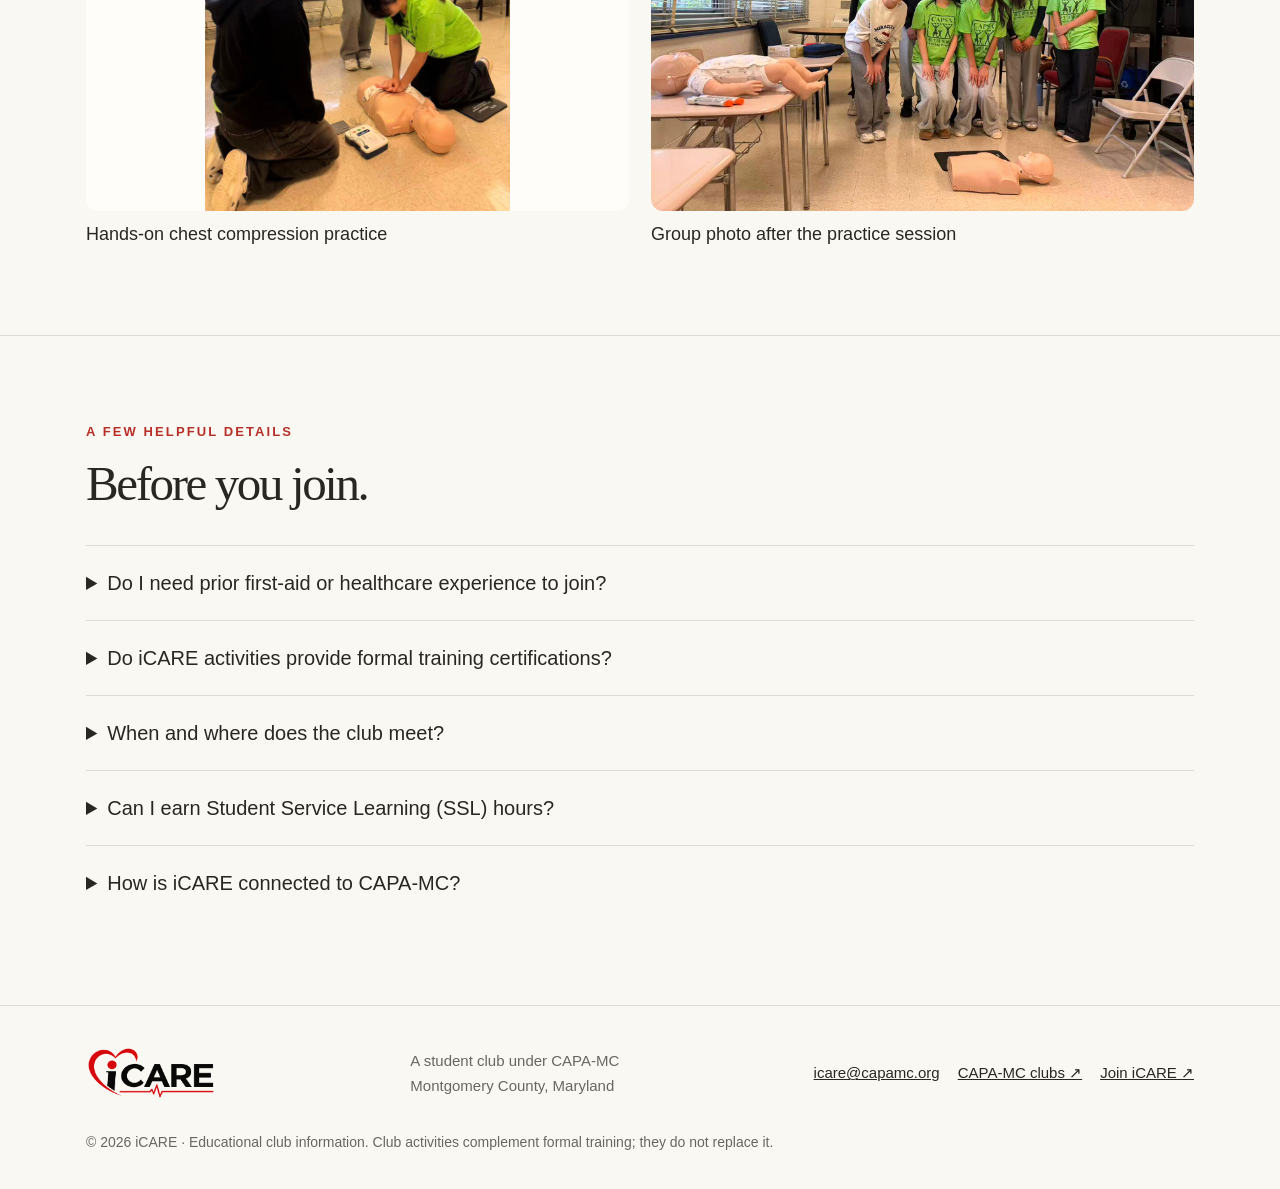
==== commit 840a2f41: "Added Noah Portrait and web page for our activities" ====
--- a/icare-website/index.html
+++ b/icare-website/index.html
@@ -1,26 +1,7 @@
 <!doctype html>
-<html lang="en"><head><meta charset="utf-8"><meta name="viewport" content="width=device-width,initial-scale=1"><meta name="description" content="iCARE is a CAPA-MC student club making first-aid education approachable through CPR and AED awareness, practical learning, and community service."><title>iCARE · A CAPA-MC Student Club</title><link rel="icon" href="assets/icare-logo-10.png"><style>
-:root{--red:#b72f28;--ink:#282722;--paper:#faf8f3;--muted:#68675f;--line:#dedbd2}*{box-sizing:border-box}html{scroll-behavior:smooth;scroll-padding-top:95px}body{margin:0;background:var(--paper);color:var(--ink);font-family:Arial,Helvetica,sans-serif;line-height:1.6}a{color:inherit}a:focus-visible,summary:focus-visible,button:focus-visible{outline:3px solid #317b9b;outline-offset:5px}.wrap{max-width:1180px;margin:auto;padding:0 36px}.skip{position:absolute;left:10px;top:-90px}.skip:focus{top:10px;background:white;z-index:10;padding:10px}header{background:var(--paper);position:sticky;top:0;z-index:5;border-bottom:1px solid var(--line)}.nav{height:86px;display:flex;align-items:center;justify-content:space-between;gap:24px}.brand{text-decoration:none;font-size:32px;font-weight:800;letter-spacing:-2px}.brand i{color:var(--red);font-style:normal}.brand small{display:block;font-size:9px;letter-spacing:2px;font-weight:500;line-height:1}.links{display:flex;align-items:center;gap:27px;font-size:13px}.links a{text-decoration:none}.links a:hover{color:var(--red)}.button{display:inline-flex;align-items:center;justify-content:center;gap:25px;background:var(--red);color:#fff!important;padding:13px 22px;text-decoration:none;font-weight:600;font-size:13px;border:1px solid var(--red);border-radius:3px}.button:hover{background:#922620}.outline{background:transparent;color:var(--red)!important}.outline:hover{background:#f5e6e1}.eyebrow{text-transform:uppercase;letter-spacing:2.1px;font-size:11px;font-weight:700;color:var(--red)}.hero{padding:70px 0 65px;display:grid;grid-template-columns:1.2fr 1fr;gap:55px;align-items:center}h1,h2,h3,p{margin-top:0}h1,h2{font-family:Georgia,'Times New Roman',serif;font-weight:400;line-height:1.06;letter-spacing:-2.4px}h1{font-size:76px;margin:23px 0}h1 em{color:var(--red);font-weight:400}p{color:var(--muted)}.intro{font-size:17px;max-width:500px}.actions{display:flex;gap:12px;flex-wrap:wrap;margin-top:28px}.hero-art{background:#efe9dd;border-radius:48% 48% 4px 4px;position:relative;min-height:480px;display:grid;grid-template-columns:minmax(0,1fr);justify-items:center;gap:18px;padding:26px 28px 24px}.hero-art img{height:300px;width:100%;max-width:240px;object-fit:contain;mix-blend-mode:multiply}.art-label{width:100%;border-top:1px solid #cac1b3;padding-top:13px;display:flex;justify-content:space-between;gap:16px;font-size:10px;letter-spacing:1.3px;text-transform:uppercase}.art-label span{flex:1}.art-label span:last-child{text-align:right}.circle-label{justify-self:end;border:1px solid #bcb1a1;border-radius:50%;width:94px;height:94px;display:grid;place-content:center;text-align:center;font-size:10px;line-height:1.5;transform:rotate(12deg)}.ribbon{border-top:1px solid var(--line);border-bottom:1px solid var(--line);display:flex;justify-content:space-between;gap:20px;padding:19px 0;font-size:12px}.ribbon b{color:var(--red);margin-right:10px}section{padding:85px 0;border-bottom:1px solid var(--line)}.section-head{display:grid;grid-template-columns:1fr 1fr;align-items:end;gap:50px;margin-bottom:40px}h2{font-size:49px;margin-bottom:0}h3{font-size:20px;line-height:1.3;font-weight:500}.section-head p{margin-bottom:0;font-size:15px}.programs{display:grid;grid-template-columns:repeat(3,1fr);gap:30px}.program{border-top:2px solid var(--ink);padding-top:21px}.num{font-size:12px;color:var(--red);display:block;margin-bottom:30px}.program p,.program li{font-size:14px;color:var(--muted)}ul{padding-left:18px}.program li{margin-bottom:8px}.about-grid{display:grid;grid-template-columns:1fr 1fr;gap:65px;align-items:center}.about-panel{background:#eeeae1;padding:36px}.about-panel p{font-size:14px}.about-panel .label{font-size:11px;color:var(--red);text-transform:uppercase;letter-spacing:1.5px}.about-panel strong{color:var(--ink)}.principles{display:flex;gap:18px;border-top:1px solid #ccc6b9;margin-top:25px;padding-top:20px;font-size:12px}.story{background:#292e29;color:white}.story p{color:#d0d3cb}.story .eyebrow{color:#e7a295}.story figure{margin:0;background:white;border-radius:4px;overflow:hidden}.story img{width:100%;display:block}.story figcaption{color:var(--muted);font-size:11px;padding:12px 18px}.story .about-grid{grid-template-columns:1fr 1.15fr}.note{font-size:12px!important}.members{display:grid;grid-template-columns:repeat(4,1fr);gap:25px}.member{border-top:1px solid var(--line);padding-top:20px}.initial{height:54px;width:54px;display:grid;place-content:center;background:#eee9de;color:var(--red);font-family:Georgia,serif;font-size:22px;border-radius:50%;margin-bottom:22px}.member h3{margin-bottom:5px}.school{font-size:11px;color:var(--red);margin-bottom:15px}.member p{font-size:13px}.future{display:grid;grid-template-columns:1fr 1.3fr;gap:70px}.roadmap{margin-top:5px}.roadmap div{display:grid;grid-template-columns:45px 1fr;gap:10px;border-top:1px solid var(--line);padding:19px 0}.roadmap span{color:var(--red);font-size:12px}.roadmap h3{font-size:17px;margin-bottom:5px}.roadmap p{font-size:13px;margin-bottom:0}.join{background:#eee8dd}.join-grid{display:grid;grid-template-columns:1.3fr .7fr;gap:90px;align-items:center}.join h2{font-size:60px;margin:16px 0 22px}.join p{max-width:530px}.qr{background:#fff;padding:24px;text-align:center;border-radius:4px}.qr img{width:100%;max-width:235px;display:block;margin:auto}.qr p{font-size:12px;color:var(--ink);margin:14px 0 0}.join-note{margin-top:18px;font-size:12px}details{border-top:1px solid var(--line);padding:20px 0}summary{font-size:16px;cursor:pointer}details p{font-size:14px;max-width:850px;margin:15px 0 0}footer{padding:35px 0}.footer-grid{display:flex;justify-content:space-between;align-items:center;gap:25px}footer p,footer a{font-size:11px}footer p{margin:0}.footer-links{display:flex;gap:25px}.mobile-menu{display:none}.bottom-note{margin-top:25px;font-size:10px;color:var(--muted)}@media(max-width:800px){.wrap{padding:0 22px}.nav{height:75px}.links{gap:13px}.links a:not(.button){display:none}.hero{grid-template-columns:1fr;padding:45px 0;gap:35px}h1{font-size:60px}.hero-art{min-height:380px}.hero-art img{height:300px}.ribbon{font-size:10px;flex-wrap:wrap}.section-head,.about-grid,.story .about-grid,.future,.join-grid{grid-template-columns:1fr;gap:30px}.programs{grid-template-columns:1fr;gap:30px}.program .num{margin-bottom:15px}section{padding:55px 0}h2{font-size:41px}.members{grid-template-columns:1fr 1fr}.join h2{font-size:48px}.qr{max-width:330px;width:100%;justify-self:center}.footer-grid{align-items:start;flex-direction:column}.section-head{margin-bottom:30px}}@media(prefers-reduced-motion:reduce){html{scroll-behavior:auto}}
-.member-portrait{display:block;width:100%;height:auto;aspect-ratio:1;object-fit:cover;object-position:center bottom;border-radius:4px;margin-bottom:22px}.brand-logo{display:block;width:85px;height:70px;object-fit:contain}.hero-art img{max-width:300px}.member-role{font-size:12px;font-weight:700;color:var(--red);margin:3px 0 8px}.brand-logo{width:130px;height:65px;border-radius:3px}.hero-art img{max-width:100%;height:auto;aspect-ratio:2;object-fit:contain;mix-blend-mode:normal;border-radius:4px}.footer-links{flex-wrap:wrap}@media(max-width:800px){.brand-logo{width:110px;height:55px}.hero-art img{height:auto}}/* Larger, more readable content */
-body{font-size:18px;line-height:1.7}.intro{font-size:20px}.links{font-size:16px;gap:23px}.button{font-size:16px}.eyebrow{font-size:13px}.ribbon{font-size:15px}.section-head p{font-size:18px}.program p,.program li,.about-panel p,.member p,.roadmap p,details p{font-size:18px}.school,.member-role{font-size:15px}.member h3{font-size:23px}.program h3{font-size:24px}.roadmap h3{font-size:21px}summary{font-size:20px}.note,.join-note{font-size:16px!important}.principles{font-size:15px;flex-wrap:wrap}.qr p{font-size:16px}.story figcaption{font-size:14px}.num,.roadmap span{font-size:15px}footer p,footer a{font-size:15px}.bottom-note{font-size:14px}.art-label{font-size:12px}.circle-label{font-size:12px}.footer-links{gap:18px}
-@media(min-width:801px) and (max-width:1050px){.members{grid-template-columns:1fr 1fr}.links{gap:14px;font-size:15px}.wrap{padding-left:26px;padding-right:26px}}
-@media(max-width:800px){.ribbon{font-size:14px}.members{gap:24px}.member p{font-size:17px}.school,.member-role{font-size:14px}.nav .button{font-size:15px;padding:11px 15px}}
-@media(max-width:480px){.members{grid-template-columns:1fr}.member-portrait{max-width:320px}.section-head,.about-grid,.future,.join-grid{gap:26px}.links{gap:10px}.member p{font-size:18px}}
-
-.links .schedule-link{white-space:nowrap}
-@media(min-width:801px) and (max-width:1050px){.links{gap:11px}}
-@media(max-width:800px){.links a.schedule-link{display:inline;font-size:13px;white-space:normal;text-align:center}}
-
-.action-gallery{display:grid;grid-template-columns:repeat(2,minmax(0,1fr));gap:22px;margin-top:26px}
-.action-gallery figure{margin:0;min-width:0}
-.action-gallery a{display:block}
-.action-gallery img{display:block;width:100%;aspect-ratio:4/3;object-fit:cover;object-position:center 60%;border-radius:12px;filter:brightness(1.06) saturate(.95)}
-.action-gallery figure:nth-child(2) img,.action-gallery figure:nth-child(3) img{object-fit:contain;background:#f2efeb}
-.action-gallery figcaption{padding-top:8px}
-@media(max-width:600px){.action-gallery{grid-template-columns:1fr}}
-</style></head><body><a class="skip" href="#main">Skip to content</a><header><div class="wrap nav"><a class="brand" href="#" aria-label="iCARE home"><img class="brand-logo" src="assets/icare-logo-10.png" alt="iCARE"></a><nav class="links" aria-label="Main navigation"><a href="#about">About</a><a href="#team">Our Members</a><a href="#programs">What We Do</a><a class="schedule-link" href="#schedule">Activity Schedule</a><a href="#in-action">iCARE in Action</a><a href="#faq">FAQ</a><a class="button" href="#join">Join iCARE <span>↗</span></a></nav></div></header><main id="main"><div class="wrap"><div class="hero"><div><div class="eyebrow">Student-led. Community-minded.</div><h1>A little knowledge.<br>A lifetime of<br><em>making a difference.</em></h1><p class="intro">We’re iCARE, a student club under CAPA-MC. We make first-aid education approachable and help young people build the confidence to care for their community.</p><div class="actions"><a class="button" href="#join">Become a member <span>↗</span></a><a class="button outline" href="#programs">Explore our programs <span>↓</span></a></div></div><div class="hero-art"><span class="circle-label">LEARN.<br>PREPARE.<br>CARE.</span><img src="assets/icare-logo-10.png" alt="iCARE official club logo"><div class="art-label"><span>Knowledge into action</span><span>Montgomery County, MD</span></div></div></div><div class="ribbon"><span><b>01</b> First-aid education</span><span><b>02</b> CPR & AED awareness</span><span><b>03</b> Student leadership</span><span><b>04</b> Community outreach</span></div></div>
+<html lang="en"><head><meta charset="utf-8"><meta name="viewport" content="width=device-width,initial-scale=1"><meta name="description" content="iCARE is a CAPA-MC student club making first-aid education approachable through CPR and AED awareness, practical learning, and community service."><title>iCARE · A CAPA-MC Student Club</title><link rel="icon" href="assets/icare-logo-10.png"><link rel="stylesheet" href="site.css"></head><body><a class="skip" href="#main">Skip to content</a><header><div class="wrap nav"><a class="brand" href="#" aria-label="iCARE home"><img class="brand-logo" src="assets/icare-logo-10.png" alt="iCARE"></a><nav class="links" aria-label="Main navigation"><a href="#about">About</a><a href="#team">Our Members</a><a href="what-we-do.html">What We Do</a><a class="schedule-link" href="#schedule">Activity Schedule</a><a href="#in-action">iCARE in Action</a><a href="#faq">FAQ</a><a class="button" href="#join">Join iCARE <span>↗</span></a></nav></div></header><main id="main"><div class="wrap"><div class="hero"><div><div class="eyebrow">Student-led. Community-minded.</div><h1>A little knowledge.<br>A lifetime of<br><em>making a difference.</em></h1><p class="intro">We’re iCARE, a student club under CAPA-MC. We make first-aid education approachable and help young people build the confidence to care for their community.</p><div class="actions"><a class="button" href="#join">Become a member <span>↗</span></a><a class="button outline" href="#programs">Explore our programs <span>↓</span></a></div></div><div class="hero-art"><span class="circle-label">LEARN.<br>PREPARE.<br>CARE.</span><img src="assets/icare-logo-10.png" alt="iCARE official club logo"><div class="art-label"><span>Knowledge into action</span><span>Montgomery County, MD</span></div></div></div><div class="ribbon"><span><b>01</b> First-aid education</span><span><b>02</b> CPR & AED awareness</span><span><b>03</b> Student leadership</span><span><b>04</b> Community outreach</span></div></div>
 <section id="about"><div class="wrap about-grid"><div><div class="eyebrow">Who we are</div><h2>Compassion brings us together.<br>Care moves us forward.</h2><p style="margin-top:25px">iCARE brings students together to explore first aid, learn about emergency readiness, and share practical safety knowledge. You don’t need a medical background to start—just curiosity, commitment, and a willingness to help others.</p><a href="https://capamc.org/en/clubs/" target="_blank" rel="noopener">Meet the CAPA-MC club community ↗</a></div><aside class="about-panel"><div class="label">Our mission</div><h3 style="font-family:Georgia,serif;font-size:29px;margin-top:18px">Make learning to help others part of growing up.</h3><p>We aim to make basic lifesaving knowledge accessible, strengthen students’ practical emergency-response abilities, and empower members to share what they learn with the community.</p><div class="principles"><strong>Learn together.</strong><strong>Practice with purpose.</strong><strong>Give back.</strong></div></aside></div></section>
-<section id="team"><div class="wrap"><div class="section-head"><div><div class="eyebrow">Meet our members</div><h2>Students with a shared purpose.</h2></div><p>Different interests. One common goal: learning how to help and bringing that knowledge to others.</p></div><div class="members"><article class="member"><img class="member-portrait" src="assets/joseph-xu-original.jpeg" alt="Joseph Xu, Founder of iCARE" loading="lazy" width="1152" height="1536" style="object-position:center 40%"><h3>Joseph Xu</h3><div class="member-role">Founder</div><div class="school">Richard Montgomery High School</div><p>A sophomore, certified lifeguard, and assistant swim coach trained in CPR, AED use, and basic first aid. Joseph began working on iCARE with Aaron in June. He enjoys reading, cooking, and computers.</p></article><article class="member"><img class="member-portrait" src="assets/aaron-wu.jpg" alt="Aaron Wu" loading="lazy" width="374" height="599" style="object-position:center top"><h3>Aaron Wu</h3><div class="member-role">Co-Founder</div><div class="school">Thomas S. Wootton High School</div><p>A CPR-certified sophomore at TWHS, Aaron draws inspiration from his family’s background in medicine and biology. His grandparents’ heart-health challenges helped motivate his interest in this initiative.</p></article><article class="member"><img class="member-portrait" src="assets/yuhan-qiu.jpg" alt="Yuhan Qiu" loading="lazy" width="1543" height="2047"><h3>Yuhan Qiu</h3><div class="member-role">VP of Design and Arts</div><div class="school">Winston Churchill High School</div><p>A sophomore interested in medicine and emergency care. Yuhan hopes to build practical first-aid skills and support others with similar interests. She enjoys badminton, baking, drawing, and movies.</p></article><article class="member"><div class="initial">N</div><h3>Noah Lee</h3><div class="member-role">VP of Training and Recruitment</div><div class="school">Richard Montgomery High School</div><p>A sophomore who joined to raise cardiac-arrest awareness and promote emergency readiness. Noah enjoys tennis, robotics, clarinet, Pokémon cards, and spending time with friends.</p></article></div></div></section>
+<section id="team"><div class="wrap"><div class="section-head"><div><div class="eyebrow">Meet our members</div><h2>Students with a shared purpose.</h2></div><p>Different interests. One common goal: learning how to help and bringing that knowledge to others.</p></div><div class="members"><article class="member"><img class="member-portrait" src="assets/joseph-xu-original.jpeg" alt="Joseph Xu, Founder of iCARE" loading="lazy" width="1152" height="1536" style="object-position:center 40%"><h3>Joseph Xu</h3><div class="member-role">Founder</div><div class="school">Richard Montgomery High School</div><p>A sophomore, certified lifeguard, and assistant swim coach trained in CPR, AED use, and basic first aid. Joseph began working on iCARE with Aaron in June. He enjoys reading, cooking, and computers.</p></article><article class="member"><img class="member-portrait" src="assets/aaron-wu.jpg" alt="Aaron Wu" loading="lazy" width="374" height="599" style="object-position:center top"><h3>Aaron Wu</h3><div class="member-role">Co-Founder</div><div class="school">Thomas S. Wootton High School</div><p>A CPR-certified sophomore at TWHS, Aaron draws inspiration from his family’s background in medicine and biology. His grandparents’ heart-health challenges helped motivate his interest in this initiative.</p></article><article class="member"><img class="member-portrait" src="assets/yuhan-qiu.jpg" alt="Yuhan Qiu" loading="lazy" width="1543" height="2047"><h3>Yuhan Qiu</h3><div class="member-role">VP of Design and Arts</div><div class="school">Winston Churchill High School</div><p>A sophomore interested in medicine and emergency care. Yuhan hopes to build practical first-aid skills and support others with similar interests. She enjoys badminton, baking, drawing, and movies.</p></article><article class="member"><img class="member-portrait" src="assets/Noah_Portrait.png" alt="Noah Lee" loading="lazy" width="2316" height="3088"><h3>Noah Lee</h3><div class="member-role">VP of Training and Recruitment</div><div class="school">Richard Montgomery High School</div><p>A sophomore who joined to raise cardiac-arrest awareness and promote emergency readiness. Noah enjoys tennis, robotics, clarinet, Pokémon cards, and spending time with friends.</p></article></div></div></section>
 <section id="programs"><div class="wrap"><div class="section-head"><div><div class="eyebrow">What we do</div><h2>Learn it. Practice it.<br>Pass it on.</h2></div><p>Our focus connects approachable education with opportunities to grow as a volunteer and student leader.</p></div><div class="programs"><article class="program"><span class="num">01 / LEARN</span><h3>First-aid education</h3><p>Explore health and safety topics in a welcoming space where questions are encouraged.</p><ul><li>CPR and AED awareness</li><li>Basic first-aid knowledge</li><li>Discussion and shared learning</li></ul></article><article class="program"><span class="num">02 / PREPARE</span><h3>Build practical confidence</h3><p>Connect classroom curiosity with practical learning and encourage the next step toward formal training.</p><ul><li>Demonstrations and guided practice</li><li>Emergency-readiness awareness</li><li>Encouragement to pursue certification</li></ul></article><article class="program"><span class="num">03 / CARE</span><h3>Serve our community</h3><p>Turn learning into outreach by helping others discover why first-aid knowledge matters.</p><ul><li>Student-led educational materials</li><li>Community awareness activities</li><li>Teamwork and leadership experience</li></ul></article></div></div></section>
 <section class="story" id="outreach"><div class="wrap about-grid"><div><div class="eyebrow">From our presentation</div><h2>A conversation can be<br>the first step.</h2><p style="margin-top:25px">At past events, our members introduced CPR and AED awareness and invited participants to think about their confidence in responding to an emergency.</p><p>We want to keep creating welcoming opportunities to ask questions, see demonstrations, and take the next step toward formal training.</p><p class="note">Looking ahead: a hands-on education station for community events, illustrated in our club presentation.</p></div><figure><img src="assets/slide-8-5.png" alt="Concept from iCARE's presentation showing an educational display, CPR manikin, and AED trainer" loading="lazy"><figcaption>Our proposed iCARE CPR station · Club presentation, October 2026</figcaption></figure></div></section>
 
--- a/icare-website/site.css
+++ b/icare-website/site.css
@@ -0,0 +1,22 @@
+:root{--red:#b72f28;--ink:#282722;--paper:#faf8f3;--muted:#68675f;--line:#dedbd2}*{box-sizing:border-box}html{scroll-behavior:smooth;scroll-padding-top:95px}body{margin:0;background:var(--paper);color:var(--ink);font-family:Arial,Helvetica,sans-serif;line-height:1.6}a{color:inherit}a:focus-visible,summary:focus-visible,button:focus-visible{outline:3px solid #317b9b;outline-offset:5px}.wrap{max-width:1180px;margin:auto;padding:0 36px}.skip{position:absolute;left:10px;top:-90px}.skip:focus{top:10px;background:white;z-index:10;padding:10px}header{background:var(--paper);position:sticky;top:0;z-index:5;border-bottom:1px solid var(--line)}.nav{height:86px;display:flex;align-items:center;justify-content:space-between;gap:24px}.brand{text-decoration:none;font-size:32px;font-weight:800;letter-spacing:-2px}.brand i{color:var(--red);font-style:normal}.brand small{display:block;font-size:9px;letter-spacing:2px;font-weight:500;line-height:1}.links{display:flex;align-items:center;gap:27px;font-size:13px}.links a{text-decoration:none}.links a:hover{color:var(--red)}.button{display:inline-flex;align-items:center;justify-content:center;gap:25px;background:var(--red);color:#fff!important;padding:13px 22px;text-decoration:none;font-weight:600;font-size:13px;border:1px solid var(--red);border-radius:3px}.button:hover{background:#922620}.outline{background:transparent;color:var(--red)!important}.outline:hover{background:#f5e6e1}.eyebrow{text-transform:uppercase;letter-spacing:2.1px;font-size:11px;font-weight:700;color:var(--red)}.hero{padding:70px 0 65px;display:grid;grid-template-columns:1.2fr 1fr;gap:55px;align-items:center}h1,h2,h3,p{margin-top:0}h1,h2{font-family:Georgia,'Times New Roman',serif;font-weight:400;line-height:1.06;letter-spacing:-2.4px}h1{font-size:76px;margin:23px 0}h1 em{color:var(--red);font-weight:400}p{color:var(--muted)}.intro{font-size:17px;max-width:500px}.actions{display:flex;gap:12px;flex-wrap:wrap;margin-top:28px}.hero-art{background:#efe9dd;border-radius:48% 48% 4px 4px;position:relative;min-height:480px;display:grid;grid-template-columns:minmax(0,1fr);justify-items:center;gap:18px;padding:26px 28px 24px}.hero-art img{height:300px;width:100%;max-width:240px;object-fit:contain;mix-blend-mode:multiply}.art-label{width:100%;border-top:1px solid #cac1b3;padding-top:13px;display:flex;justify-content:space-between;gap:16px;font-size:10px;letter-spacing:1.3px;text-transform:uppercase}.art-label span{flex:1}.art-label span:last-child{text-align:right}.circle-label{justify-self:end;border:1px solid #bcb1a1;border-radius:50%;width:94px;height:94px;display:grid;place-content:center;text-align:center;font-size:10px;line-height:1.5;transform:rotate(12deg)}.ribbon{border-top:1px solid var(--line);border-bottom:1px solid var(--line);display:flex;justify-content:space-between;gap:20px;padding:19px 0;font-size:12px}.ribbon b{color:var(--red);margin-right:10px}section{padding:85px 0;border-bottom:1px solid var(--line)}.section-head{display:grid;grid-template-columns:1fr 1fr;align-items:end;gap:50px;margin-bottom:40px}h2{font-size:49px;margin-bottom:0}h3{font-size:20px;line-height:1.3;font-weight:500}.section-head p{margin-bottom:0;font-size:15px}.programs{display:grid;grid-template-columns:repeat(3,1fr);gap:30px}.program{border-top:2px solid var(--ink);padding-top:21px}.num{font-size:12px;color:var(--red);display:block;margin-bottom:30px}.program p,.program li{font-size:14px;color:var(--muted)}ul{padding-left:18px}.program li{margin-bottom:8px}.about-grid{display:grid;grid-template-columns:1fr 1fr;gap:65px;align-items:center}.about-panel{background:#eeeae1;padding:36px}.about-panel p{font-size:14px}.about-panel .label{font-size:11px;color:var(--red);text-transform:uppercase;letter-spacing:1.5px}.about-panel strong{color:var(--ink)}.principles{display:flex;gap:18px;border-top:1px solid #ccc6b9;margin-top:25px;padding-top:20px;font-size:12px}.story{background:#292e29;color:white}.story p{color:#d0d3cb}.story .eyebrow{color:#e7a295}.story figure{margin:0;background:white;border-radius:4px;overflow:hidden}.story img{width:100%;display:block}.story figcaption{color:var(--muted);font-size:11px;padding:12px 18px}.story .about-grid{grid-template-columns:1fr 1.15fr}.note{font-size:12px!important}.members{display:grid;grid-template-columns:repeat(4,1fr);gap:25px}.member{border-top:1px solid var(--line);padding-top:20px}.initial{height:54px;width:54px;display:grid;place-content:center;background:#eee9de;color:var(--red);font-family:Georgia,serif;font-size:22px;border-radius:50%;margin-bottom:22px}.member h3{margin-bottom:5px}.school{font-size:11px;color:var(--red);margin-bottom:15px}.member p{font-size:13px}.future{display:grid;grid-template-columns:1fr 1.3fr;gap:70px}.roadmap{margin-top:5px}.roadmap div{display:grid;grid-template-columns:45px 1fr;gap:10px;border-top:1px solid var(--line);padding:19px 0}.roadmap span{color:var(--red);font-size:12px}.roadmap h3{font-size:17px;margin-bottom:5px}.roadmap p{font-size:13px;margin-bottom:0}.join{background:#eee8dd}.join-grid{display:grid;grid-template-columns:1.3fr .7fr;gap:90px;align-items:center}.join h2{font-size:60px;margin:16px 0 22px}.join p{max-width:530px}.qr{background:#fff;padding:24px;text-align:center;border-radius:4px}.qr img{width:100%;max-width:235px;display:block;margin:auto}.qr p{font-size:12px;color:var(--ink);margin:14px 0 0}.join-note{margin-top:18px;font-size:12px}details{border-top:1px solid var(--line);padding:20px 0}summary{font-size:16px;cursor:pointer}details p{font-size:14px;max-width:850px;margin:15px 0 0}footer{padding:35px 0}.footer-grid{display:flex;justify-content:space-between;align-items:center;gap:25px}footer p,footer a{font-size:11px}footer p{margin:0}.footer-links{display:flex;gap:25px}.mobile-menu{display:none}.bottom-note{margin-top:25px;font-size:10px;color:var(--muted)}@media(max-width:800px){.wrap{padding:0 22px}.nav{height:75px}.links{gap:13px}.links a:not(.button){display:none}.hero{grid-template-columns:1fr;padding:45px 0;gap:35px}h1{font-size:60px}.hero-art{min-height:380px}.hero-art img{height:300px}.ribbon{font-size:10px;flex-wrap:wrap}.section-head,.about-grid,.story .about-grid,.future,.join-grid{grid-template-columns:1fr;gap:30px}.programs{grid-template-columns:1fr;gap:30px}.program .num{margin-bottom:15px}section{padding:55px 0}h2{font-size:41px}.members{grid-template-columns:1fr 1fr}.join h2{font-size:48px}.qr{max-width:330px;width:100%;justify-self:center}.footer-grid{align-items:start;flex-direction:column}.section-head{margin-bottom:30px}}@media(prefers-reduced-motion:reduce){html{scroll-behavior:auto}}
+.member-portrait{display:block;width:100%;height:auto;aspect-ratio:1;object-fit:cover;object-position:center bottom;border-radius:4px;margin-bottom:22px}.brand-logo{display:block;width:85px;height:70px;object-fit:contain}.hero-art img{max-width:300px}.member-role{font-size:12px;font-weight:700;color:var(--red);margin:3px 0 8px}.brand-logo{width:130px;height:65px;border-radius:3px}.hero-art img{max-width:100%;height:auto;aspect-ratio:2;object-fit:contain;mix-blend-mode:normal;border-radius:4px}.footer-links{flex-wrap:wrap}@media(max-width:800px){.brand-logo{width:110px;height:55px}.hero-art img{height:auto}}/* Larger, more readable content */
+body{font-size:18px;line-height:1.7}.intro{font-size:20px}.links{font-size:16px;gap:23px}.button{font-size:16px}.eyebrow{font-size:13px}.ribbon{font-size:15px}.section-head p{font-size:18px}.program p,.program li,.about-panel p,.member p,.roadmap p,details p{font-size:18px}.school,.member-role{font-size:15px}.member h3{font-size:23px}.program h3{font-size:24px}.roadmap h3{font-size:21px}summary{font-size:20px}.note,.join-note{font-size:16px!important}.principles{font-size:15px;flex-wrap:wrap}.qr p{font-size:16px}.story figcaption{font-size:14px}.num,.roadmap span{font-size:15px}footer p,footer a{font-size:15px}.bottom-note{font-size:14px}.art-label{font-size:12px}.circle-label{font-size:12px}.footer-links{gap:18px}
+@media(min-width:801px) and (max-width:1050px){.members{grid-template-columns:1fr 1fr}.links{gap:14px;font-size:15px}.wrap{padding-left:26px;padding-right:26px}}
+@media(max-width:800px){.ribbon{font-size:14px}.members{gap:24px}.member p{font-size:17px}.school,.member-role{font-size:14px}.nav .button{font-size:15px;padding:11px 15px}}
+@media(max-width:480px){.members{grid-template-columns:1fr}.member-portrait{max-width:320px}.section-head,.about-grid,.future,.join-grid{gap:26px}.links{gap:10px}.member p{font-size:18px}}
+
+.links .schedule-link{white-space:nowrap}
+@media(min-width:801px) and (max-width:1050px){.links{gap:11px}}
+@media(max-width:800px){.links a.schedule-link{display:inline;font-size:13px;white-space:normal;text-align:center}}
+
+.action-gallery{display:grid;grid-template-columns:repeat(2,minmax(0,1fr));gap:22px;margin-top:26px}
+.action-gallery figure{margin:0;min-width:0}
+.action-gallery a{display:block}
+.action-gallery img{display:block;width:100%;aspect-ratio:4/3;object-fit:cover;object-position:center 60%;border-radius:12px;filter:brightness(1.06) saturate(.95)}
+.action-gallery figure:nth-child(2) img,.action-gallery figure:nth-child(3) img{object-fit:contain;background:#f2efeb}
+.action-gallery figcaption{padding-top:8px}
+@media(max-width:600px){.action-gallery{grid-template-columns:1fr}}
+
+.links a[aria-current="page"]{color:var(--red)}
+.standalone-page{display:flex;flex-direction:column;min-height:100vh}
+.standalone-page main{flex:1}
